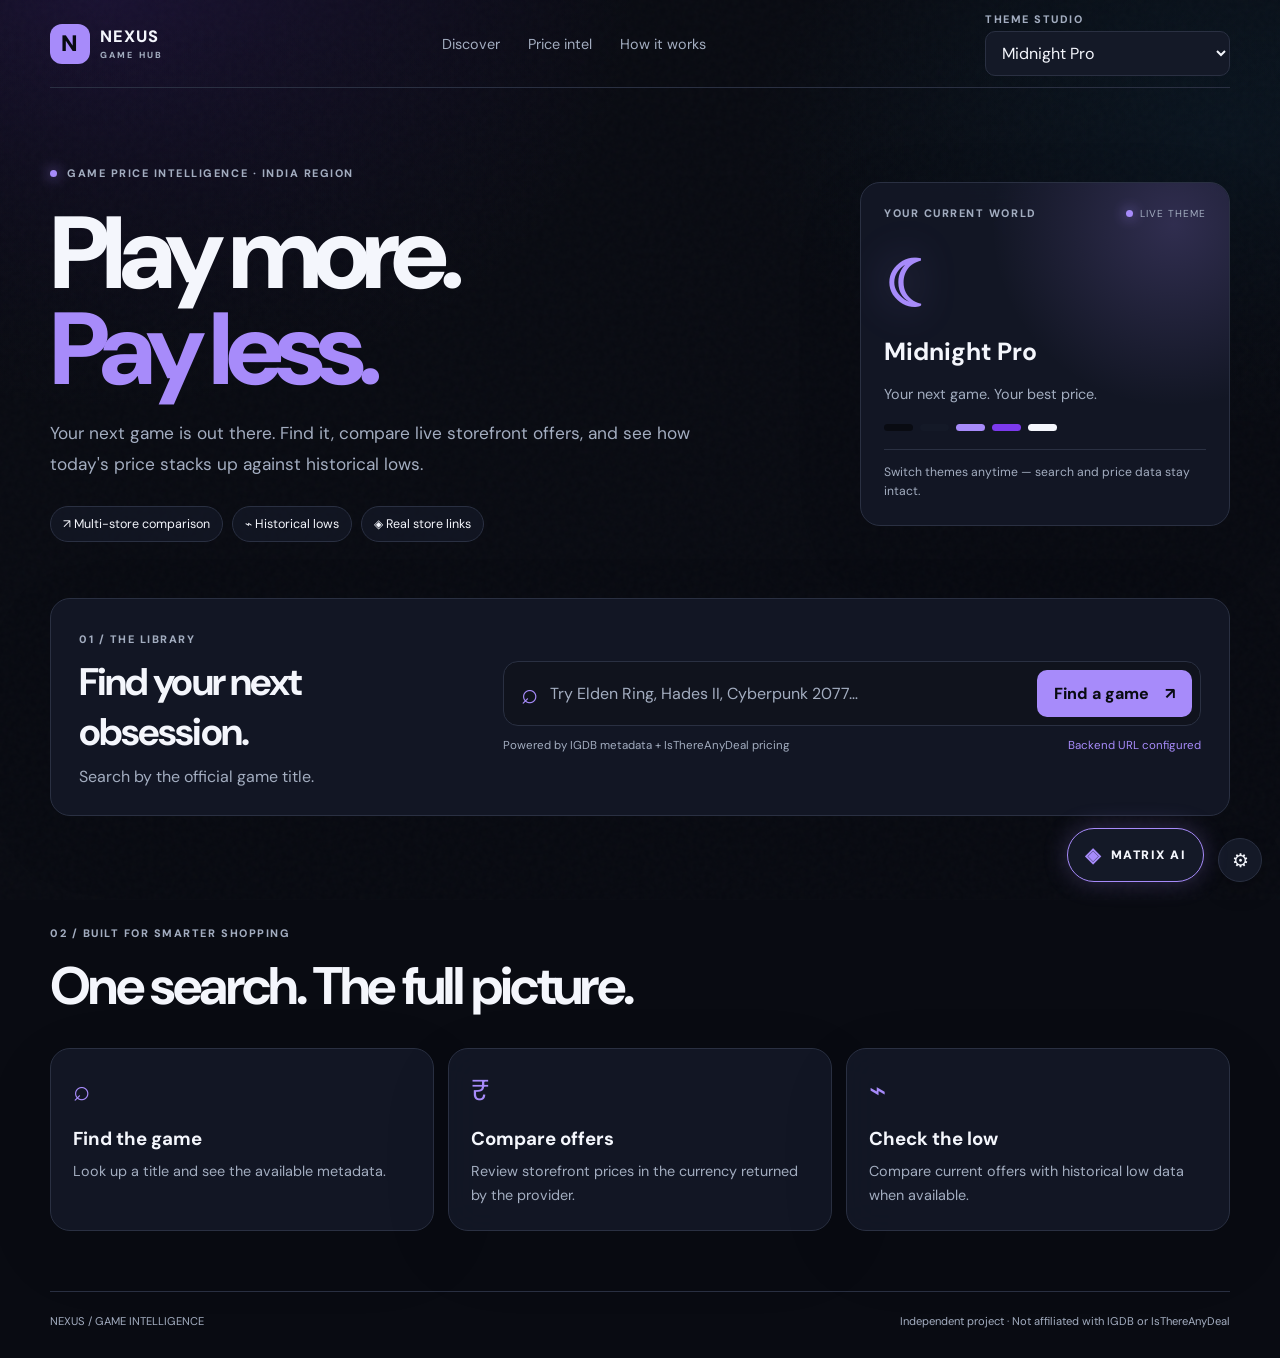
==== frontend/index.html @ f29e46f5 "Add files via upload" ====
<!doctype html>
<html lang="en">
<head>
  <meta charset="utf-8"><meta name="viewport" content="width=device-width,initial-scale=1">
  <meta name="theme-color" content="#090b12">
  <title>Nexus Game Hub — Game Price Intelligence</title>
  <link rel="preconnect" href="https://fonts.googleapis.com">
  <link rel="preconnect" href="https://fonts.gstatic.com" crossorigin>
  <link href="https://fonts.googleapis.com/css2?family=DM+Sans:wght@400;500;600;700;800&family=Space+Grotesk:wght@400;500;600;700&family=Cinzel:wght@500;600;700&display=swap" rel="stylesheet">
  <link rel="stylesheet" href="styles.css">
  <script src="themes.js" defer></script>
  <script src="app.js" defer></script>
</head>
<body data-theme="Midnight Pro">
  <div class="backdrop" aria-hidden="true"></div><div class="grain" aria-hidden="true"></div>
  <header class="nav shell">
    <a class="brand" href="#top" aria-label="Nexus Game Hub home"><span class="brand-mark">N</span><span>NEXUS<small>GAME HUB</small></span></a>
    <nav><a href="#top">Discover</a><a href="#results">Price intel</a><a href="#how">How it works</a></nav>
    <label class="theme-picker"><span>THEME STUDIO</span><select id="themeSelect" aria-label="Choose a theme"></select></label>
  </header>
  <main id="top" class="shell">
    <section class="hero">
      <div class="hero-copy"><div class="eyebrow"><span class="pulse"></span> GAME PRICE INTELLIGENCE · INDIA REGION</div>
        <h1>Play more.<br><span>Pay less.</span></h1>
        <p class="lede">Your next game is out there. Find it, compare live storefront offers, and see how today's price stacks up against historical lows.</p>
        <div class="hero-pills"><span>↗ Multi-store comparison</span><span>⌁ Historical lows</span><span>◈ Real store links</span></div>
      </div>
      <aside class="theme-card"><div class="theme-card-top"><span class="tiny-label">YOUR CURRENT WORLD</span><span class="live-tag"><i></i> LIVE THEME</span></div><div class="theme-symbol" id="themeSymbol">✦</div><h2 id="themeTitle">Midnight Pro</h2><p id="themeTagline">Your next game. Your best price.</p><div class="palette" id="palette"></div><p class="theme-hint">Switch themes anytime — search and price data stay intact.</p></aside>
    </section>
    <section class="search-panel" aria-label="Search games"><div class="search-intro"><span class="section-index">01 / THE LIBRARY</span><h2>Find your next obsession.</h2><p>Search by the official game title.</p></div>
      <form id="searchForm"><label class="searchbox"><span>⌕</span><input id="gameQuery" name="game" placeholder="Try Elden Ring, Hades II, Cyberpunk 2077…" autocomplete="off" required><button type="submit" id="searchButton">Find a game <b>↗</b></button></label><div class="search-foot"><span>Powered by IGDB metadata + IsThereAnyDeal pricing</span><span id="apiStatus" class="api-status">API not checked</span></div></form>
    </section>
    <div id="notice" class="notice" role="status" hidden></div>
    <section id="results" class="results" aria-live="polite"></section>
    <section id="how" class="how"><div class="section-index">02 / BUILT FOR SMARTER SHOPPING</div><h2>One search. The full picture.</h2><div class="feature-grid"><article><span>⌕</span><h3>Find the game</h3><p>Look up a title and see the available metadata.</p></article><article><span>₹</span><h3>Compare offers</h3><p>Review storefront prices in the currency returned by the provider.</p></article><article><span>⌁</span><h3>Check the low</h3><p>Compare current offers with historical low data when available.</p></article></div></section>
    <footer><span>NEXUS / GAME INTELLIGENCE</span><span>Independent project · Not affiliated with IGDB or IsThereAnyDeal</span></footer>
  </main>
  <dialog id="settingsDialog"><form method="dialog" class="settings"><button class="dialog-close" aria-label="Close">×</button><span class="section-index">CONNECTION</span><h2>Backend settings</h2><p>Enter the URL of your deployed FastAPI backend.</p><label for="backendUrl">Backend API URL</label><input id="backendUrl" placeholder="https://your-backend.onrender.com"><div class="dialog-actions"><button type="button" id="testApi" class="secondary">Test connection</button><button id="saveApi" value="save" class="primary">Save URL</button></div><p id="settingsStatus" class="settings-status"></p></form></dialog>
  <button id="matrixToggle" class="matrix-fab" aria-label="Open Matrix AI chat" title="Chat with Matrix AI"><span class="matrix-fab-icon">◈</span><span> MATRIX AI</span></button>
  <section id="matrixPanel" class="matrix-panel" aria-label="Matrix AI gaming assistant" hidden>
    <header class="matrix-header"><div><span class="matrix-status-dot"></span><strong>MATRIX AI</strong><small>Gaming intelligence · Ollama Cloud</small></div><button id="matrixClose" class="matrix-close" type="button" aria-label="Close Matrix AI">×</button></header>
    <div id="matrixMessages" class="matrix-messages" aria-live="polite"><div class="matrix-message assistant"><span class="matrix-speaker">MATRIX</span><p>Welcome to the gaming network. Ask me about game lore, gameplay, recommendations, comparisons, system requirements, or value for money.</p></div></div>
    <div class="matrix-prompts"><button type="button" data-prompt="Compare Elden Ring and Sekiro gameplay">Compare games</button><button type="button" data-prompt="Is Cyberpunk 2077 worth playing?">Game recommendation</button></div>
    <form id="matrixForm" class="matrix-form"><label class="sr-only" for="matrixInput">Ask Matrix AI about a game</label><textarea id="matrixInput" rows="2" maxlength="1200" placeholder="Ask about a game…" required></textarea><button id="matrixSend" type="submit" aria-label="Send message">➤</button></form>
    <p class="matrix-footnote">Gaming topics only · Responses may contain errors</p>
  </section>
  <button id="settingsButton" class="settings-fab" aria-label="Backend settings" title="Backend settings">⚙</button>
</body></html>
---- frontend/styles.css ----
:root{color-scheme:dark;--bg:#090b12;--panel:#141927;--panel2:#10131d;--text:#f4f6fc;--muted:#a3adc0;--line:#2a3042;--accent:#a78bfa;--deep:#7c3aed;--radius:20px;--font:'DM Sans',sans-serif;--backdrop-a:rgba(124,58,237,.2);--backdrop-b:rgba(14,165,233,.12)}
*{box-sizing:border-box}html{scroll-behavior:smooth}body{margin:0;background:var(--bg);color:var(--text);font-family:var(--font);min-height:100vh;transition:background .3s,color .3s;overflow-x:hidden}a{color:inherit;text-decoration:none}.shell{width:min(1180px,calc(100% - 44px));margin-inline:auto}.backdrop{position:fixed;inset:0;z-index:-2;background:radial-gradient(ellipse at 8% 0%,var(--backdrop-a),transparent 32%),radial-gradient(ellipse at 95% 15%,var(--backdrop-b),transparent 27%),var(--bg);transition:background .35s;pointer-events:none}.backdrop::after{content:"";position:absolute;inset:0;background:linear-gradient(180deg,transparent 0%,var(--bg) 95%);opacity:.65}.grain{position:fixed;inset:0;z-index:-1;pointer-events:none;opacity:.12;background-image:url("data:image/svg+xml,%3Csvg viewBox='0 0 180 180' xmlns='http://www.w3.org/2000/svg'%3E%3Cfilter id='n'%3E%3CfeTurbulence type='fractalNoise' baseFrequency='.9' numOctaves='3' stitchTiles='stitch'/%3E%3C/filter%3E%3Crect width='100%25' height='100%25' filter='url(%23n)' opacity='.2'/%3E%3C/svg%3E")}
.nav{height:88px;display:flex;align-items:center;justify-content:space-between;border-bottom:1px solid var(--line);gap:24px}.brand{display:flex;align-items:center;gap:10px;font-weight:800;letter-spacing:.06em;font-size:1.03rem}.brand small{display:block;font-size:.55rem;letter-spacing:.24em;color:var(--muted);margin-top:2px}.brand-mark{display:grid;place-items:center;width:40px;height:40px;border-radius:12px;color:var(--bg);background:var(--accent);font-size:1.4rem;font-weight:900}.nav nav{display:flex;gap:28px;color:var(--muted);font-size:.9rem}.nav nav a:hover{color:var(--text)}.theme-picker{display:flex;flex-direction:column;gap:5px}.theme-picker span,.tiny-label,.section-index,.eyebrow{font-size:.68rem;letter-spacing:.14em;font-weight:800;color:var(--muted)}select,input,button{font:inherit}.theme-picker select{max-width:245px;color:var(--text);background:var(--panel);border:1px solid var(--line);border-radius:10px;padding:10px 34px 10px 12px;outline:none}.hero{padding:78px 0 56px;display:grid;grid-template-columns:1.35fr .65fr;gap:42px;align-items:center;position:relative}.hero-copy{max-width:720px}.eyebrow{display:flex;align-items:center;gap:10px}.pulse,.live-tag i{width:7px;height:7px;border-radius:50%;background:var(--accent);box-shadow:0 0 14px var(--accent);display:inline-block}.hero h1{font-size:clamp(3.7rem,8vw,7.3rem);line-height:.94;letter-spacing:-.075em;margin:25px 0 20px;font-weight:800}.hero h1 span{color:var(--accent)}.lede{max-width:640px;color:var(--muted);font-size:1.08rem;line-height:1.8}.hero-pills{display:flex;gap:9px;flex-wrap:wrap;margin-top:26px}.hero-pills span{font-size:.78rem;border:1px solid var(--line);border-radius:999px;padding:9px 12px;background:color-mix(in srgb,var(--panel) 75%,transparent)}.theme-card,.search-panel,.feature-grid article,.game-card,.metric,.offer{border:1px solid var(--line);background:color-mix(in srgb,var(--panel) 88%,transparent);backdrop-filter:blur(18px);border-radius:var(--radius);box-shadow:0 22px 80px #00000012}.theme-card{padding:23px;position:relative;overflow:hidden}.theme-card::before{content:"";position:absolute;inset:0;background:radial-gradient(circle at 85% 12%,color-mix(in srgb,var(--accent) 20%,transparent),transparent 42%);pointer-events:none}.theme-card>*{position:relative}.theme-card-top{display:flex;justify-content:space-between;align-items:center;gap:8px}.live-tag{font-size:.63rem;letter-spacing:.1em;color:var(--muted);display:flex;align-items:center;gap:7px}.theme-symbol{font-size:4rem;font-weight:800;letter-spacing:-.1em;color:var(--accent);margin:24px 0 8px;text-shadow:0 0 45px color-mix(in srgb,var(--accent) 30%,transparent)}.theme-card h2{font-size:1.55rem;margin:0}.theme-card p{color:var(--muted);line-height:1.6;font-size:.9rem}.palette{display:flex;gap:7px;margin:18px 0}.palette span{height:7px;width:29px;border-radius:9px;background:var(--swatch)}.theme-hint{border-top:1px solid var(--line);padding-top:13px;margin-bottom:0;font-size:.76rem!important}
.search-panel{padding:28px;display:grid;grid-template-columns:.72fr 1.28fr;gap:32px;align-items:center}.search-intro h2,.how h2{font-size:clamp(1.5rem,3vw,2.4rem);letter-spacing:-.05em;margin:9px 0}.search-intro p{color:var(--muted);margin:0}.searchbox{display:flex;align-items:center;gap:12px;padding:8px;background:var(--panel2);border:1px solid var(--line);border-radius:15px}.searchbox>span{font-size:1.8rem;color:var(--accent);padding-left:9px}.searchbox input{min-width:0;flex:1;background:transparent;border:0;outline:none;color:var(--text);padding:12px 0}.searchbox input::placeholder{color:var(--muted)}button{cursor:pointer;border:0}.searchbox button,.primary{background:var(--accent);color:var(--bg);font-weight:800;border-radius:10px;padding:13px 17px;white-space:nowrap}.searchbox button b{margin-left:12px}.search-foot{display:flex;justify-content:space-between;gap:14px;margin-top:12px;color:var(--muted);font-size:.72rem}.api-status{color:var(--accent)}.notice{padding:15px 18px;border:1px solid var(--line);border-radius:12px;margin:22px 0;background:var(--panel);color:var(--muted)}.notice.error{border-color:#ef444466;color:#ffb4b4}.results{margin-top:35px}.section-head{display:flex;align-items:end;justify-content:space-between;gap:20px;margin:0 0 18px}.section-head h2{margin:6px 0 0;font-size:2rem;letter-spacing:-.05em}.game-card{padding:24px;display:grid;grid-template-columns:145px 1fr;gap:24px}.cover{width:145px;aspect-ratio:3/4;object-fit:cover;border-radius:12px;background:var(--panel2)}.game-title{font-size:1.7rem;margin:0 0 10px}.chips{display:flex;gap:7px;flex-wrap:wrap}.chip{background:var(--panel2);border:1px solid var(--line);color:var(--muted);border-radius:999px;padding:5px 9px;font-size:.72rem}.summary{color:var(--muted);line-height:1.75;max-width:850px}.metric-grid{display:grid;grid-template-columns:repeat(3,1fr);gap:14px;margin:16px 0 26px}.metric{padding:19px}.metric-label{font-size:.7rem;letter-spacing:.12em;color:var(--muted);font-weight:800}.metric-value{font-size:1.75rem;font-weight:800;color:var(--accent);margin:8px 0 3px}.metric-sub{color:var(--muted);font-size:.8rem}.offers-title{font-size:1.35rem;margin:25px 0 13px}.offer{display:grid;grid-template-columns:42px 1fr auto;align-items:center;gap:12px;padding:15px 18px;margin-bottom:9px}.offer-icon{font-size:1.35rem}.offer-name{font-weight:800}.offer-sub{font-size:.78rem;color:var(--muted);margin-top:4px}.discount{display:inline-block;margin-top:5px;font-size:.68rem;font-weight:800;color:#16a34a;background:#16a34a1a;border-radius:5px;padding:3px 6px}.offer-price{text-align:right;font-weight:800;font-size:1.1rem}.buy{display:inline-block;margin-top:7px;padding:8px 11px;background:var(--accent);color:var(--bg);font-size:.75rem;border-radius:8px;font-weight:800}.how{padding:75px 0 60px}.how h2{font-size:clamp(2rem,5vw,3.3rem);margin:12px 0 28px}.feature-grid{display:grid;grid-template-columns:repeat(3,1fr);gap:14px}.feature-grid article{padding:22px}.feature-grid article>span{font-size:1.8rem;color:var(--accent)}.feature-grid h3{margin:17px 0 8px}.feature-grid p{color:var(--muted);line-height:1.7;font-size:.9rem;margin:0}footer{border-top:1px solid var(--line);padding:22px 0 30px;display:flex;justify-content:space-between;gap:18px;color:var(--muted);font-size:.7rem}.settings-fab{position:fixed;right:18px;bottom:18px;width:44px;height:44px;border-radius:50%;background:var(--panel);border:1px solid var(--line);color:var(--text);font-size:1.2rem;box-shadow:0 8px 25px #0003}dialog{width:min(480px,calc(100% - 28px));border:1px solid var(--line);border-radius:20px;background:var(--panel);color:var(--text);padding:0;box-shadow:0 25px 100px #0009}dialog::backdrop{background:#0009;backdrop-filter:blur(6px)}.settings{padding:28px;position:relative}.dialog-close{position:absolute;right:18px;top:14px;background:transparent;color:var(--muted);font-size:1.8rem}.settings h2{margin:10px 0}.settings p{color:var(--muted);line-height:1.6}.settings label{display:block;margin:20px 0 8px;font-size:.8rem}.settings input{width:100%;background:var(--panel2);border:1px solid var(--line);color:var(--text);padding:12px;border-radius:10px;outline:none}.dialog-actions{display:flex;gap:10px;margin-top:14px}.secondary{border:1px solid var(--line);background:var(--panel2);color:var(--text);padding:12px 14px;border-radius:10px}.settings-status{font-size:.8rem;min-height:1em}
/* Background personalities for each theme; standalone art is layered on top when available. */
body[data-backdrop="light"]{--backdrop-a:#2563eb22;--backdrop-b:#38bdf822}body[data-backdrop="midnight"]{--backdrop-a:#7c3aed40;--backdrop-b:#0ea5e922}body[data-backdrop="elden"]{--backdrop-a:#c6a65c35;--backdrop-b:#6b4e1c33}body[data-backdrop="spider"]{--backdrop-a:#f02d3a38;--backdrop-b:#168bff30}body[data-backdrop="pixel"]{--backdrop-a:#ff4fd830;--backdrop-b:#35f2a028}body[data-backdrop="cyber"]{--backdrop-a:#00e5ff32;--backdrop-b:#fcee0a2a}body[data-backdrop="sakura"]{--backdrop-a:#ffb7cd66;--backdrop-b:#ffdae866}body[data-backdrop="kawaii"]{--backdrop-a:#ffbfdd70;--backdrop-b:#beb3ff70}body[data-backdrop="psyduck"]{--backdrop-a:#ffde7555;--backdrop-b:#7ad5ff55}body[data-backdrop="samurai"]{--backdrop-a:#b62e3233;--backdrop-b:#e8e0d022}body[data-backdrop="nordic"]{--backdrop-a:#9bddf433;--backdrop-b:#1e88e533}body[data-backdrop="pastel"]{--backdrop-a:#dccEFF88;--backdrop-b:#a8e6cf55}body[data-backdrop="minecraft"]{--backdrop-a:#72d34b35;--backdrop-b:#429a3533}body[data-backdrop="jujutsu"]{--backdrop-a:#5747d855;--backdrop-b:#e22a5230}body[data-backdrop="library"]{--backdrop-a:#e08c3333;--backdrop-b:#4de2bd28}
body.has-art .backdrop{background-image:linear-gradient(180deg,#090b1270 0%,var(--bg) 100%),var(--theme-art),radial-gradient(ellipse at 8% 0%,var(--backdrop-a),transparent 32%),radial-gradient(ellipse at 95% 15%,var(--backdrop-b),transparent 27%);background-size:cover,cover,auto,auto;background-position:center,center,center,center;background-attachment:fixed,fixed,fixed,fixed}body[data-theme="Pure Light"].has-art .backdrop,body[data-theme="Sakura Dreams"].has-art .backdrop,body[data-theme="Kawaii Anime"].has-art .backdrop,body[data-theme="Psyduck.exe"].has-art .backdrop,body[data-theme="Pastel Dream"].has-art .backdrop{background-image:linear-gradient(180deg,#ffffff45 0%,var(--bg) 100%),var(--theme-art),radial-gradient(ellipse at 8% 0%,var(--backdrop-a),transparent 32%)}
@media(max-width:850px){.nav{height:auto;padding:17px 0;flex-wrap:wrap}.nav nav{order:3;width:100%;gap:18px}.hero{grid-template-columns:1fr;padding:55px 0 35px}.theme-card{max-width:520px}.search-panel{grid-template-columns:1fr;gap:20px}.searchbox{flex-wrap:wrap}.searchbox input{min-width:180px}.searchbox button{margin-left:auto}.game-card{grid-template-columns:100px 1fr}.cover{width:100px}.metric-grid{grid-template-columns:1fr}.feature-grid{grid-template-columns:1fr}footer{flex-direction:column}.search-foot{flex-direction:column}.offer{grid-template-columns:30px 1fr}.offer-price{grid-column:2;text-align:left}.offer-price .buy{margin-right:6px}}
@media(max-width:480px){.shell{width:min(100% - 26px,1180px)}.nav nav{font-size:.82rem;gap:14px}.theme-picker{width:100%}.theme-picker select{max-width:none}.hero h1{font-size:3.8rem}.search-panel{padding:18px}.searchbox button{width:100%}.game-card{padding:15px;grid-template-columns:1fr}.cover{width:115px}.game-title{font-size:1.45rem}.metric-value{font-size:1.5rem}}

/* Theme-specific cursor pointers. Text fields retain the normal text caret. */
body[data-cursor="Pure Light"], body[data-cursor="Pure Light"] button, body[data-cursor="Pure Light"] a, body[data-cursor="Pure Light"] select { cursor: url("[data-uri]") 4 2, pointer; }
body[data-cursor="Midnight Pro"], body[data-cursor="Midnight Pro"] button, body[data-cursor="Midnight Pro"] a, body[data-cursor="Midnight Pro"] select { cursor: url("[data-uri]") 4 2, pointer; }
body[data-cursor="Elden Ring — The Lands Between"], body[data-cursor="Elden Ring — The Lands Between"] button, body[data-cursor="Elden Ring — The Lands Between"] a, body[data-cursor="Elden Ring — The Lands Between"] select { cursor: url("[data-uri]") 4 2, pointer; }
body[data-cursor="Spider-Verse"], body[data-cursor="Spider-Verse"] button, body[data-cursor="Spider-Verse"] a, body[data-cursor="Spider-Verse"] select { cursor: url("[data-uri]") 4 2, pointer; }
body[data-cursor="Pixel Arcade"], body[data-cursor="Pixel Arcade"] button, body[data-cursor="Pixel Arcade"] a, body[data-cursor="Pixel Arcade"] select { cursor: url("[data-uri]") 4 2, pointer; }
body[data-cursor="Cyberpunk 2077"], body[data-cursor="Cyberpunk 2077"] button, body[data-cursor="Cyberpunk 2077"] a, body[data-cursor="Cyberpunk 2077"] select { cursor: url("[data-uri]") 4 2, pointer; }
body[data-cursor="Sakura Dreams"], body[data-cursor="Sakura Dreams"] button, body[data-cursor="Sakura Dreams"] a, body[data-cursor="Sakura Dreams"] select { cursor: url("[data-uri]") 4 2, pointer; }
body[data-cursor="Kawaii Anime"], body[data-cursor="Kawaii Anime"] button, body[data-cursor="Kawaii Anime"] a, body[data-cursor="Kawaii Anime"] select { cursor: url("[data-uri]") 4 2, pointer; }
body[data-cursor="Psyduck.exe"], body[data-cursor="Psyduck.exe"] button, body[data-cursor="Psyduck.exe"] a, body[data-cursor="Psyduck.exe"] select { cursor: url("[data-uri]") 4 2, pointer; }
body[data-cursor="Samurai Ink"], body[data-cursor="Samurai Ink"] button, body[data-cursor="Samurai Ink"] a, body[data-cursor="Samurai Ink"] select { cursor: url("[data-uri]") 4 2, pointer; }
body[data-cursor="Nordic Frost"], body[data-cursor="Nordic Frost"] button, body[data-cursor="Nordic Frost"] a, body[data-cursor="Nordic Frost"] select { cursor: url("[data-uri]") 4 2, pointer; }
body[data-cursor="Pastel Dream"], body[data-cursor="Pastel Dream"] button, body[data-cursor="Pastel Dream"] a, body[data-cursor="Pastel Dream"] select { cursor: url("[data-uri]") 4 2, pointer; }
body[data-cursor="Minecraft World"], body[data-cursor="Minecraft World"] button, body[data-cursor="Minecraft World"] a, body[data-cursor="Minecraft World"] select { cursor: url("[data-uri]") 4 2, pointer; }
body[data-cursor="Jujutsu Kaisen — Cursed Energy"], body[data-cursor="Jujutsu Kaisen — Cursed Energy"] button, body[data-cursor="Jujutsu Kaisen — Cursed Energy"] a, body[data-cursor="Jujutsu Kaisen — Cursed Energy"] select { cursor: url("[data-uri]") 4 2, pointer; }
body[data-cursor="Gamer's Library"], body[data-cursor="Gamer's Library"] button, body[data-cursor="Gamer's Library"] a, body[data-cursor="Gamer's Library"] select { cursor: url("[data-uri]") 4 2, pointer; }
input, textarea { cursor: text !important; }

/* Matrix AI floating gaming assistant */
.matrix-fab{position:fixed;right:76px;bottom:18px;z-index:30;display:flex;align-items:center;gap:9px;padding:13px 17px;border:1px solid var(--accent);border-radius:999px;background:var(--panel);color:var(--text);font-size:.76rem;font-weight:900;letter-spacing:.12em;box-shadow:0 0 24px color-mix(in srgb,var(--accent) 25%,transparent);}
.matrix-fab-icon{color:var(--accent);font-size:1.25rem}.matrix-fab:hover{transform:translateY(-2px);box-shadow:0 0 32px color-mix(in srgb,var(--accent) 42%,transparent)}
.matrix-panel{position:fixed;right:20px;bottom:78px;z-index:40;width:min(410px,calc(100vw - 28px));height:min(610px,calc(100vh - 110px));display:flex;flex-direction:column;overflow:hidden;border:1px solid var(--accent);border-radius:18px;background:var(--panel);color:var(--text);box-shadow:0 20px 80px #0009,0 0 30px color-mix(in srgb,var(--accent) 17%,transparent);}
.matrix-panel[hidden]{display:none}.matrix-header{display:flex;align-items:center;justify-content:space-between;padding:16px 18px;border-bottom:1px solid var(--line);background:color-mix(in srgb,var(--accent) 10%,var(--panel))}.matrix-header strong{letter-spacing:.16em}.matrix-header small{display:block;margin:5px 0 0 16px;color:var(--muted);font-size:.7rem}.matrix-status-dot{display:inline-block;width:7px;height:7px;margin-right:9px;border-radius:50%;background:#35f29a;box-shadow:0 0 12px #35f29a}.matrix-close{font-size:1.7rem;background:transparent;color:var(--muted);padding:0 5px}.matrix-messages{flex:1;overflow:auto;padding:15px;display:flex;flex-direction:column;gap:12px}.matrix-message{max-width:94%;padding:11px 13px;border:1px solid var(--line);border-radius:12px;background:var(--panel2);overflow-wrap:anywhere}.matrix-message p{margin:0;white-space:pre-wrap;line-height:1.6;font-size:.88rem}.matrix-message.assistant{align-self:flex-start;border-left:2px solid var(--accent)}.matrix-message.user{align-self:flex-end;background:color-mix(in srgb,var(--accent) 14%,var(--panel));border-color:color-mix(in srgb,var(--accent) 45%,var(--line))}.matrix-speaker{display:block;margin-bottom:6px;color:var(--accent);font-size:.62rem;font-weight:900;letter-spacing:.14em}.matrix-waiting p{color:var(--muted)}.matrix-prompts{display:flex;gap:7px;padding:0 14px 10px;flex-wrap:wrap}.matrix-prompts button{padding:7px 9px;border:1px solid var(--line);border-radius:999px;background:var(--panel2);color:var(--muted);font-size:.7rem}.matrix-prompts button:hover{border-color:var(--accent);color:var(--text)}.matrix-form{display:flex;align-items:end;gap:8px;padding:12px;border-top:1px solid var(--line)}.matrix-form textarea{flex:1;min-width:0;resize:vertical;max-height:110px;padding:11px;border:1px solid var(--line);border-radius:10px;background:var(--panel2);color:var(--text);font:inherit;font-size:.85rem;outline-color:var(--accent)}.matrix-form button{width:42px;height:42px;flex-shrink:0;border-radius:10px;background:var(--accent);color:var(--bg);font-size:1.1rem;font-weight:900}.matrix-form button:disabled{opacity:.5;cursor:wait}.matrix-footnote{margin:0;padding:0 14px 12px;color:var(--muted);font-size:.65rem}.sr-only{position:absolute;width:1px;height:1px;padding:0;margin:-1px;overflow:hidden;clip:rect(0,0,0,0);white-space:nowrap;border:0}
@media(max-width:700px){.matrix-fab{right:70px;bottom:14px;padding:12px}.matrix-panel{right:10px;bottom:68px;height:min(590px,calc(100vh - 85px));}.matrix-fab span:last-child{display:none}}
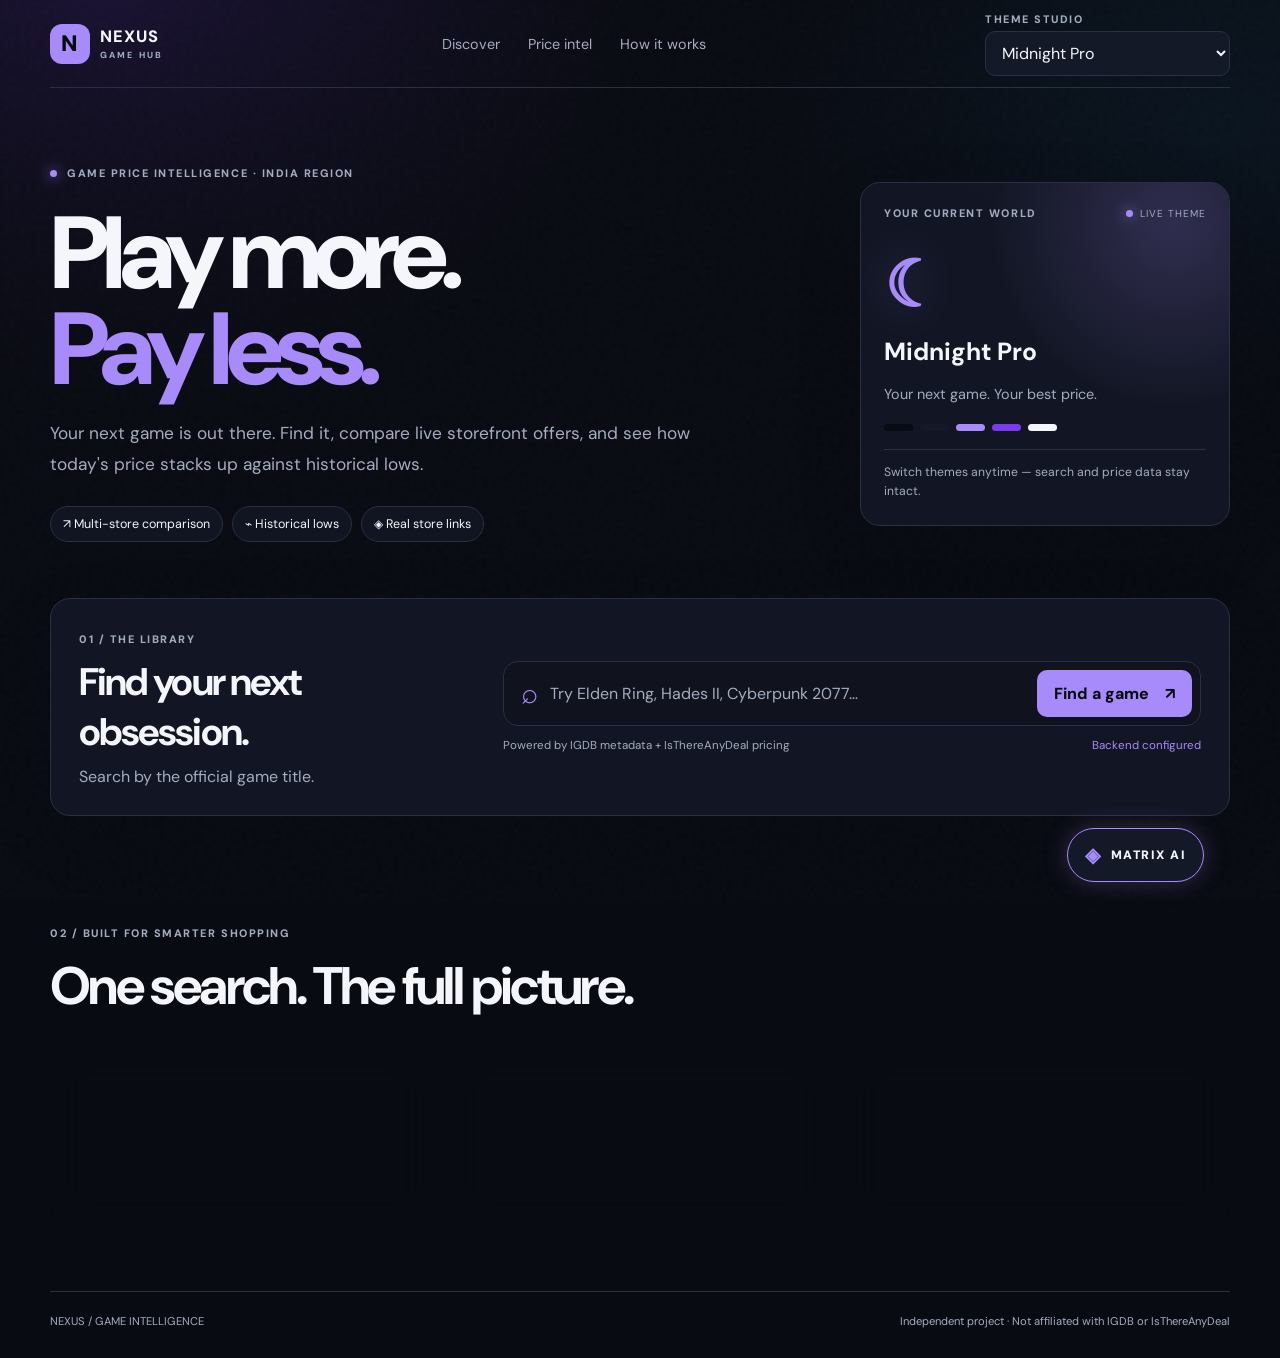
==== commit 8820f86a: "Add files via upload" ====
--- a/frontend/index.html
+++ b/frontend/index.html
@@ -35,7 +35,6 @@
     <section id="how" class="how"><div class="section-index">02 / BUILT FOR SMARTER SHOPPING</div><h2>One search. The full picture.</h2><div class="feature-grid"><article><span>⌕</span><h3>Find the game</h3><p>Look up a title and see the available metadata.</p></article><article><span>₹</span><h3>Compare offers</h3><p>Review storefront prices in the currency returned by the provider.</p></article><article><span>⌁</span><h3>Check the low</h3><p>Compare current offers with historical low data when available.</p></article></div></section>
     <footer><span>NEXUS / GAME INTELLIGENCE</span><span>Independent project · Not affiliated with IGDB or IsThereAnyDeal</span></footer>
   </main>
-  <dialog id="settingsDialog"><form method="dialog" class="settings"><button class="dialog-close" aria-label="Close">×</button><span class="section-index">CONNECTION</span><h2>Backend settings</h2><p>Enter the URL of your deployed FastAPI backend.</p><label for="backendUrl">Backend API URL</label><input id="backendUrl" placeholder="https://your-backend.onrender.com"><div class="dialog-actions"><button type="button" id="testApi" class="secondary">Test connection</button><button id="saveApi" value="save" class="primary">Save URL</button></div><p id="settingsStatus" class="settings-status"></p></form></dialog>
   <button id="matrixToggle" class="matrix-fab" aria-label="Open Matrix AI chat" title="Chat with Matrix AI"><span class="matrix-fab-icon">◈</span><span> MATRIX AI</span></button>
   <section id="matrixPanel" class="matrix-panel" aria-label="Matrix AI gaming assistant" hidden>
     <header class="matrix-header"><div><span class="matrix-status-dot"></span><strong>MATRIX AI</strong><small>Gaming intelligence · Ollama Cloud</small></div><button id="matrixClose" class="matrix-close" type="button" aria-label="Close Matrix AI">×</button></header>
@@ -44,5 +43,4 @@
     <form id="matrixForm" class="matrix-form"><label class="sr-only" for="matrixInput">Ask Matrix AI about a game</label><textarea id="matrixInput" rows="2" maxlength="1200" placeholder="Ask about a game…" required></textarea><button id="matrixSend" type="submit" aria-label="Send message">➤</button></form>
     <p class="matrix-footnote">Gaming topics only · Responses may contain errors</p>
   </section>
-  <button id="settingsButton" class="settings-fab" aria-label="Backend settings" title="Backend settings">⚙</button>
 </body></html>
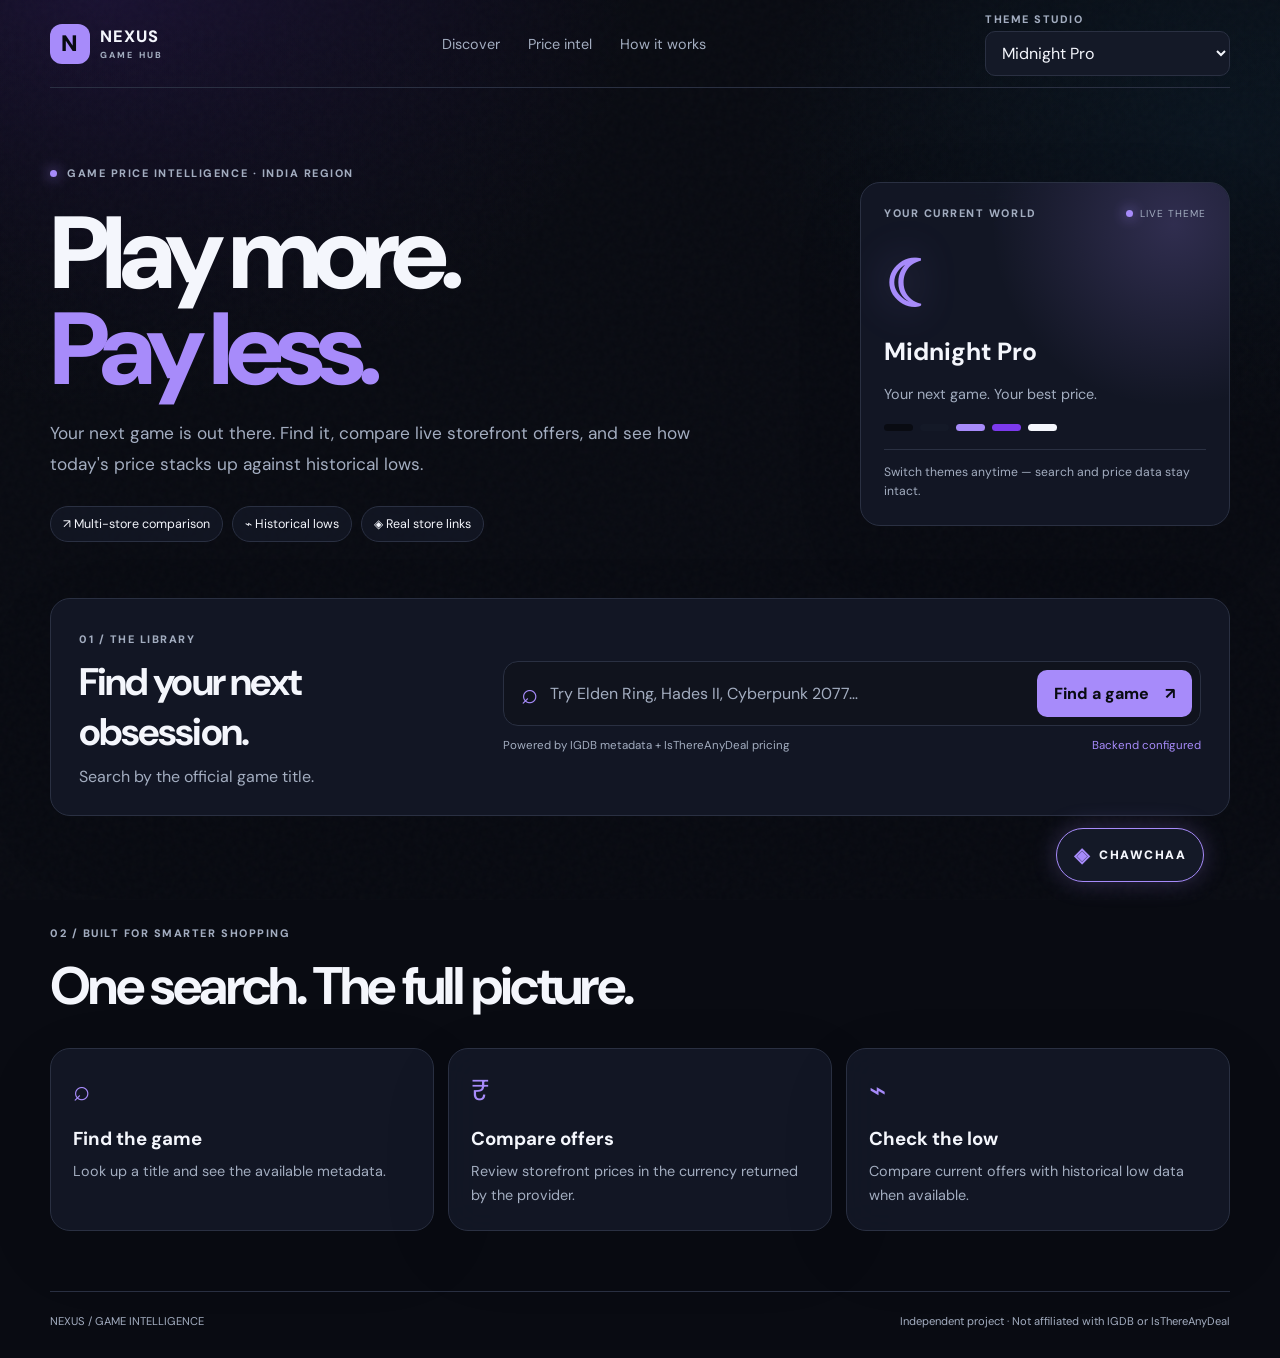
==== commit 96f32ab0: "Add files via upload" ====
--- a/frontend/index.html
+++ b/frontend/index.html
@@ -30,17 +30,21 @@
     <section class="search-panel" aria-label="Search games"><div class="search-intro"><span class="section-index">01 / THE LIBRARY</span><h2>Find your next obsession.</h2><p>Search by the official game title.</p></div>
       <form id="searchForm"><label class="searchbox"><span>⌕</span><input id="gameQuery" name="game" placeholder="Try Elden Ring, Hades II, Cyberpunk 2077…" autocomplete="off" required><button type="submit" id="searchButton">Find a game <b>↗</b></button></label><div class="search-foot"><span>Powered by IGDB metadata + IsThereAnyDeal pricing</span><span id="apiStatus" class="api-status">API not checked</span></div></form>
     </section>
+    <section id="searchHistory" class="search-history" aria-label="Recent game searches" hidden>
+      <div class="history-heading"><div><span class="section-index">RECENTLY EXPLORED</span><h2>Search history</h2></div><button id="clearHistory" class="history-clear" type="button">Clear history</button></div>
+      <div id="historyList" class="history-list"></div>
+    </section>
     <div id="notice" class="notice" role="status" hidden></div>
     <section id="results" class="results" aria-live="polite"></section>
     <section id="how" class="how"><div class="section-index">02 / BUILT FOR SMARTER SHOPPING</div><h2>One search. The full picture.</h2><div class="feature-grid"><article><span>⌕</span><h3>Find the game</h3><p>Look up a title and see the available metadata.</p></article><article><span>₹</span><h3>Compare offers</h3><p>Review storefront prices in the currency returned by the provider.</p></article><article><span>⌁</span><h3>Check the low</h3><p>Compare current offers with historical low data when available.</p></article></div></section>
     <footer><span>NEXUS / GAME INTELLIGENCE</span><span>Independent project · Not affiliated with IGDB or IsThereAnyDeal</span></footer>
   </main>
-  <button id="matrixToggle" class="matrix-fab" aria-label="Open Matrix AI chat" title="Chat with Matrix AI"><span class="matrix-fab-icon">◈</span><span> MATRIX AI</span></button>
-  <section id="matrixPanel" class="matrix-panel" aria-label="Matrix AI gaming assistant" hidden>
-    <header class="matrix-header"><div><span class="matrix-status-dot"></span><strong>MATRIX AI</strong><small>Gaming intelligence · Ollama Cloud</small></div><button id="matrixClose" class="matrix-close" type="button" aria-label="Close Matrix AI">×</button></header>
-    <div id="matrixMessages" class="matrix-messages" aria-live="polite"><div class="matrix-message assistant"><span class="matrix-speaker">MATRIX</span><p>Welcome to the gaming network. Ask me about game lore, gameplay, recommendations, comparisons, system requirements, or value for money.</p></div></div>
+  <button id="matrixToggle" class="matrix-fab" aria-label="Open Chawchaa chat" title="Chat with Chawchaa"><span class="matrix-fab-icon">◈</span><span> CHAWCHAA</span></button>
+  <section id="matrixPanel" class="matrix-panel" aria-label="Chawchaa gaming assistant" hidden>
+    <header class="matrix-header"><div><span class="matrix-status-dot"></span><strong>CHAWCHAA</strong><small>Gaming intelligence · Ollama Cloud</small></div><button id="matrixClose" class="matrix-close" type="button" aria-label="Close Chawchaa">×</button></header>
+    <div id="matrixMessages" class="matrix-messages" aria-live="polite"><div class="matrix-message assistant"><span class="matrix-speaker">CHAWCHAA AI</span><p>Arre bhai, welcome! 🎮 Ask me about PC game lore, gameplay, recommendations, comparisons, requirements, or whether a game is worth your paisa.</p></div></div>
     <div class="matrix-prompts"><button type="button" data-prompt="Compare Elden Ring and Sekiro gameplay">Compare games</button><button type="button" data-prompt="Is Cyberpunk 2077 worth playing?">Game recommendation</button></div>
-    <form id="matrixForm" class="matrix-form"><label class="sr-only" for="matrixInput">Ask Matrix AI about a game</label><textarea id="matrixInput" rows="2" maxlength="1200" placeholder="Ask about a game…" required></textarea><button id="matrixSend" type="submit" aria-label="Send message">➤</button></form>
+    <form id="matrixForm" class="matrix-form"><label class="sr-only" for="matrixInput">Ask Chawchaa about a game</label><textarea id="matrixInput" rows="2" maxlength="1200" placeholder="Ask about a game…" required></textarea><button id="matrixSend" type="submit" aria-label="Send message">➤</button></form>
     <p class="matrix-footnote">Gaming topics only · Responses may contain errors</p>
   </section>
 </body></html>
--- a/frontend/styles.css
+++ b/frontend/styles.css
@@ -26,7 +26,23 @@
 body[data-cursor="Gamer's Library"], body[data-cursor="Gamer's Library"] button, body[data-cursor="Gamer's Library"] a, body[data-cursor="Gamer's Library"] select { cursor: url("[data-uri]") 4 2, pointer; }
 input, textarea { cursor: text !important; }
 
-/* Matrix AI floating gaming assistant */
+
+/* Persistent recent game searches */
+.search-history{margin-top:24px;padding:22px;border:1px solid var(--line);border-radius:var(--radius);background:color-mix(in srgb,var(--panel) 88%,transparent);backdrop-filter:blur(18px)}
+.search-history[hidden]{display:none}
+.history-heading{display:flex;align-items:center;justify-content:space-between;gap:16px;margin-bottom:14px}
+.history-heading h2{font-size:1.35rem;letter-spacing:-.04em;margin:6px 0 0}
+.history-clear{border:1px solid var(--line);border-radius:9px;padding:9px 12px;background:var(--panel2);color:var(--muted);font-size:.78rem}
+.history-clear:hover,.history-remove:hover{color:var(--text);border-color:var(--accent)}
+.history-list{display:grid;grid-template-columns:repeat(2,minmax(0,1fr));gap:8px}
+.history-item{display:flex;align-items:center;gap:7px;min-width:0}
+.history-replay{display:flex;align-items:center;gap:10px;flex:1;min-width:0;text-align:left;padding:11px 12px;border:1px solid var(--line);border-radius:10px;background:var(--panel2);color:var(--text)}
+.history-replay:hover{border-color:var(--accent);transform:translateY(-1px)}
+.history-game-icon{flex-shrink:0}.history-game-name{overflow:hidden;text-overflow:ellipsis;white-space:nowrap;font-size:.85rem}.history-open{margin-left:auto;color:var(--accent)}
+.history-remove{flex-shrink:0;width:34px;height:38px;border:1px solid var(--line);border-radius:9px;background:transparent;color:var(--muted);font-size:1.2rem}
+@media(max-width:700px){.history-list{grid-template-columns:1fr}.search-history{padding:16px}.history-heading h2{font-size:1.15rem}}
+
+/* Chawchaa floating gaming assistant */
 .matrix-fab{position:fixed;right:76px;bottom:18px;z-index:30;display:flex;align-items:center;gap:9px;padding:13px 17px;border:1px solid var(--accent);border-radius:999px;background:var(--panel);color:var(--text);font-size:.76rem;font-weight:900;letter-spacing:.12em;box-shadow:0 0 24px color-mix(in srgb,var(--accent) 25%,transparent);}
 .matrix-fab-icon{color:var(--accent);font-size:1.25rem}.matrix-fab:hover{transform:translateY(-2px);box-shadow:0 0 32px color-mix(in srgb,var(--accent) 42%,transparent)}
 .matrix-panel{position:fixed;right:20px;bottom:78px;z-index:40;width:min(410px,calc(100vw - 28px));height:min(610px,calc(100vh - 110px));display:flex;flex-direction:column;overflow:hidden;border:1px solid var(--accent);border-radius:18px;background:var(--panel);color:var(--text);box-shadow:0 20px 80px #0009,0 0 30px color-mix(in srgb,var(--accent) 17%,transparent);}
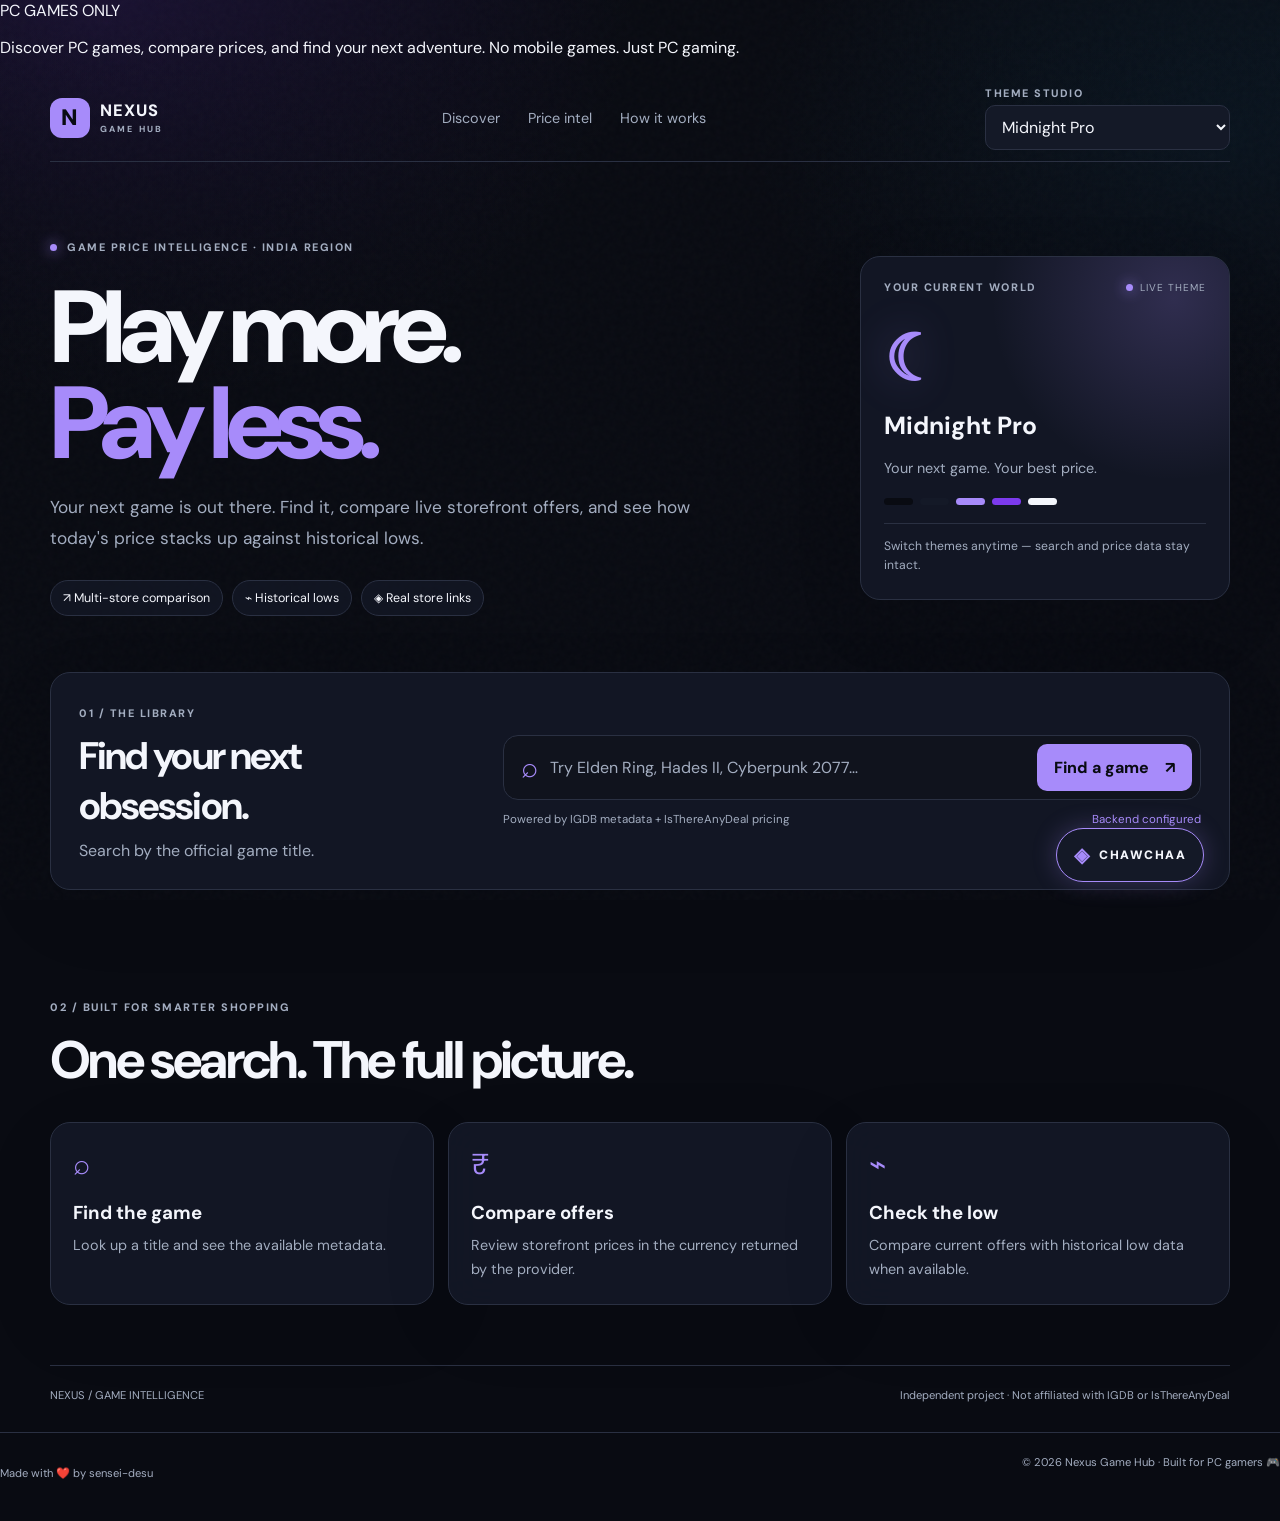
==== commit ce54ed0c: "Update index.html" ====
--- a/frontend/index.html
+++ b/frontend/index.html
@@ -11,6 +11,15 @@
   <script src="themes.js" defer></script>
   <script src="app.js" defer></script>
 </head>
+  <div class="pc-games-badge">
+    <span class="pc-dot"></span>
+    PC GAMES ONLY
+</div>
+
+<p class="pc-games-description">
+    Discover PC games, compare prices, and find your next adventure.
+    No mobile games. Just PC gaming.
+</p>
 <body data-theme="Midnight Pro">
   <div class="backdrop" aria-hidden="true"></div><div class="grain" aria-hidden="true"></div>
   <header class="nav shell">
@@ -47,4 +56,15 @@
     <form id="matrixForm" class="matrix-form"><label class="sr-only" for="matrixInput">Ask Chawchaa about a game</label><textarea id="matrixInput" rows="2" maxlength="1200" placeholder="Ask about a game…" required></textarea><button id="matrixSend" type="submit" aria-label="Send message">➤</button></form>
     <p class="matrix-footnote">Gaming topics only · Responses may contain errors</p>
   </section>
-</body></html>
+</body>
+<footer class="site-footer">
+    <p>
+        Made with ❤️ by
+        <a
+            href="https://github.com/sensei-desu"
+            target="_blank"
+            rel="noopener noreferrer"
+        >sensei-desu</a>
+    </p>
+    <span>© 2026 Nexus Game Hub · Built for PC gamers 🎮</span>
+</footer></html>
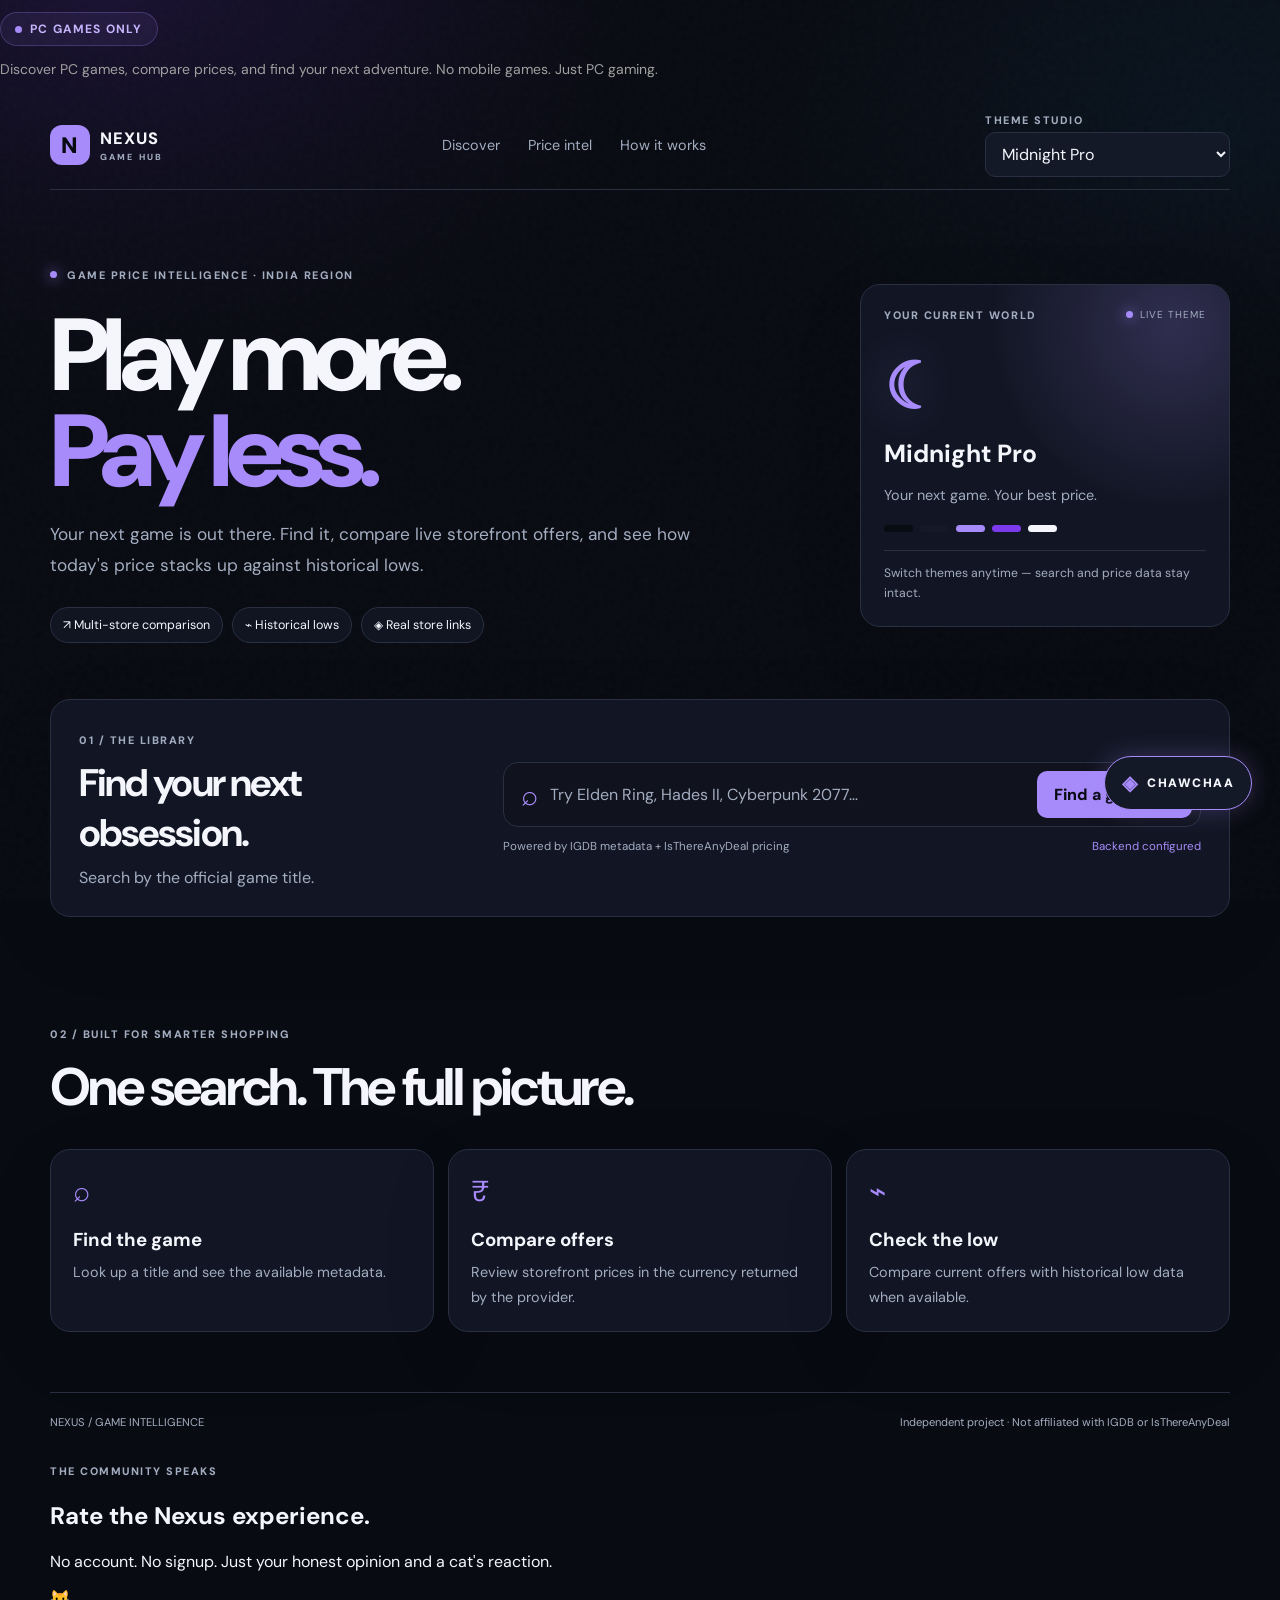
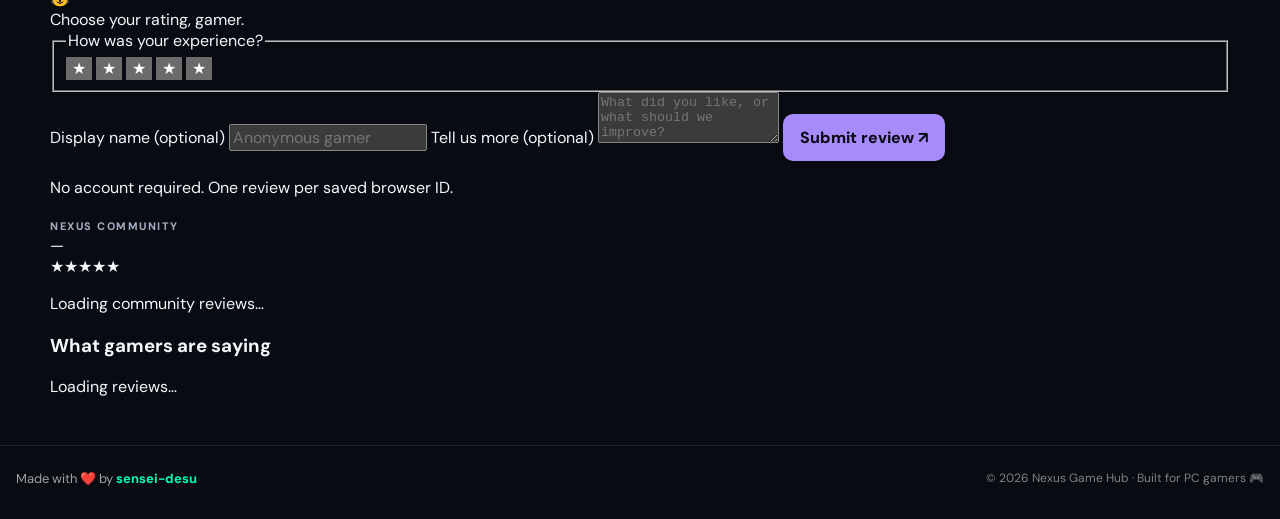
==== commit d048f991: "Update index.html" ====
--- a/frontend/index.html
+++ b/frontend/index.html
@@ -48,6 +48,79 @@
     <section id="how" class="how"><div class="section-index">02 / BUILT FOR SMARTER SHOPPING</div><h2>One search. The full picture.</h2><div class="feature-grid"><article><span>⌕</span><h3>Find the game</h3><p>Look up a title and see the available metadata.</p></article><article><span>₹</span><h3>Compare offers</h3><p>Review storefront prices in the currency returned by the provider.</p></article><article><span>⌁</span><h3>Check the low</h3><p>Compare current offers with historical low data when available.</p></article></div></section>
     <footer><span>NEXUS / GAME INTELLIGENCE</span><span>Independent project · Not affiliated with IGDB or IsThereAnyDeal</span></footer>
   </main>
+  
+<section class="review-section shell" id="websiteReviews">
+  <div class="review-heading">
+    <span class="section-index">THE COMMUNITY SPEAKS</span>
+    <h2>Rate the <span>Nexus experience.</span></h2>
+    <p>No account. No signup. Just your honest opinion and a cat's reaction.</p>
+  </div>
+
+  <div class="review-layout">
+    <article class="review-form-card">
+      <div class="review-cat-stage" aria-live="polite">
+        <div class="review-cat-emoji" id="reviewCatEmoji">😺</div>
+        <div class="review-cat-caption" id="reviewCatCaption">
+          Choose your rating, gamer.
+        </div>
+      </div>
+
+      <form id="websiteReviewForm">
+        <fieldset class="rating-field">
+          <legend>How was your experience?</legend>
+          <div class="star-picker" id="starPicker" role="group"
+               aria-label="Rate Nexus Game Hub from 1 to 5 stars">
+            <button type="button" class="rating-star" data-rating="1"
+                    aria-label="1 star">★</button>
+            <button type="button" class="rating-star" data-rating="2"
+                    aria-label="2 stars">★</button>
+            <button type="button" class="rating-star" data-rating="3"
+                    aria-label="3 stars">★</button>
+            <button type="button" class="rating-star" data-rating="4"
+                    aria-label="4 stars">★</button>
+            <button type="button" class="rating-star" data-rating="5"
+                    aria-label="5 stars">★</button>
+          </div>
+          <input type="hidden" id="reviewRating" value="0">
+        </fieldset>
+
+        <label class="review-label" for="reviewName">
+          Display name <span>(optional)</span>
+        </label>
+        <input id="reviewName" class="review-input"
+               type="text" maxlength="40" placeholder="Anonymous gamer">
+
+        <label class="review-label" for="reviewFeedback">
+          Tell us more <span>(optional)</span>
+        </label>
+        <textarea id="reviewFeedback" class="review-input"
+                  maxlength="1000" rows="3"
+                  placeholder="What did you like, or what should we improve?"></textarea>
+
+        <button class="review-submit primary" id="submitReview" type="submit">
+          Submit review ↗
+        </button>
+        <p class="review-status" id="reviewStatus" role="status"></p>
+        <p class="review-privacy">
+          No account required. One review per saved browser ID.
+        </p>
+      </form>
+    </article>
+
+    <aside class="review-community-card">
+      <span class="section-index">NEXUS COMMUNITY</span>
+      <div class="review-average" id="reviewAverage">—</div>
+      <div class="review-average-stars" aria-hidden="true">★★★★★</div>
+      <p id="reviewCount">Loading community reviews…</p>
+      <div class="review-divider"></div>
+      <h3>What gamers are saying</h3>
+      <div class="review-list" id="reviewList" aria-live="polite">
+        <p class="review-muted">Loading reviews…</p>
+      </div>
+    </aside>
+  </div>
+</section>
+
   <button id="matrixToggle" class="matrix-fab" aria-label="Open Chawchaa chat" title="Chat with Chawchaa"><span class="matrix-fab-icon">◈</span><span> CHAWCHAA</span></button>
   <section id="matrixPanel" class="matrix-panel" aria-label="Chawchaa gaming assistant" hidden>
     <header class="matrix-header"><div><span class="matrix-status-dot"></span><strong>CHAWCHAA</strong><small>Gaming intelligence · Ollama Cloud</small></div><button id="matrixClose" class="matrix-close" type="button" aria-label="Close Chawchaa">×</button></header>
--- a/frontend/styles.css
+++ b/frontend/styles.css
@@ -48,3 +48,72 @@
 .matrix-panel{position:fixed;right:20px;bottom:78px;z-index:40;width:min(410px,calc(100vw - 28px));height:min(610px,calc(100vh - 110px));display:flex;flex-direction:column;overflow:hidden;border:1px solid var(--accent);border-radius:18px;background:var(--panel);color:var(--text);box-shadow:0 20px 80px #0009,0 0 30px color-mix(in srgb,var(--accent) 17%,transparent);}
 .matrix-panel[hidden]{display:none}.matrix-header{display:flex;align-items:center;justify-content:space-between;padding:16px 18px;border-bottom:1px solid var(--line);background:color-mix(in srgb,var(--accent) 10%,var(--panel))}.matrix-header strong{letter-spacing:.16em}.matrix-header small{display:block;margin:5px 0 0 16px;color:var(--muted);font-size:.7rem}.matrix-status-dot{display:inline-block;width:7px;height:7px;margin-right:9px;border-radius:50%;background:#35f29a;box-shadow:0 0 12px #35f29a}.matrix-close{font-size:1.7rem;background:transparent;color:var(--muted);padding:0 5px}.matrix-messages{flex:1;overflow:auto;padding:15px;display:flex;flex-direction:column;gap:12px}.matrix-message{max-width:94%;padding:11px 13px;border:1px solid var(--line);border-radius:12px;background:var(--panel2);overflow-wrap:anywhere}.matrix-message p{margin:0;white-space:pre-wrap;line-height:1.6;font-size:.88rem}.matrix-message.assistant{align-self:flex-start;border-left:2px solid var(--accent)}.matrix-message.user{align-self:flex-end;background:color-mix(in srgb,var(--accent) 14%,var(--panel));border-color:color-mix(in srgb,var(--accent) 45%,var(--line))}.matrix-speaker{display:block;margin-bottom:6px;color:var(--accent);font-size:.62rem;font-weight:900;letter-spacing:.14em}.matrix-waiting p{color:var(--muted)}.matrix-prompts{display:flex;gap:7px;padding:0 14px 10px;flex-wrap:wrap}.matrix-prompts button{padding:7px 9px;border:1px solid var(--line);border-radius:999px;background:var(--panel2);color:var(--muted);font-size:.7rem}.matrix-prompts button:hover{border-color:var(--accent);color:var(--text)}.matrix-form{display:flex;align-items:end;gap:8px;padding:12px;border-top:1px solid var(--line)}.matrix-form textarea{flex:1;min-width:0;resize:vertical;max-height:110px;padding:11px;border:1px solid var(--line);border-radius:10px;background:var(--panel2);color:var(--text);font:inherit;font-size:.85rem;outline-color:var(--accent)}.matrix-form button{width:42px;height:42px;flex-shrink:0;border-radius:10px;background:var(--accent);color:var(--bg);font-size:1.1rem;font-weight:900}.matrix-form button:disabled{opacity:.5;cursor:wait}.matrix-footnote{margin:0;padding:0 14px 12px;color:var(--muted);font-size:.65rem}.sr-only{position:absolute;width:1px;height:1px;padding:0;margin:-1px;overflow:hidden;clip:rect(0,0,0,0);white-space:nowrap;border:0}
 @media(max-width:700px){.matrix-fab{right:70px;bottom:14px;padding:12px}.matrix-panel{right:10px;bottom:68px;height:min(590px,calc(100vh - 85px));}.matrix-fab span:last-child{display:none}}
+/* PC Games Only Badge — Premium Dark */
+.pc-games-badge {
+    display: inline-flex;
+    align-items: center;
+    gap: 8px;
+    margin: 12px 0;
+    padding: 8px 14px;
+    border: 1px solid rgba(167, 139, 250, 0.25);
+    border-radius: 999px;
+    background: rgba(167, 139, 250, 0.08);
+    color: #c4b5fd;
+    font-size: 12px;
+    font-weight: 700;
+    letter-spacing: 1.2px;
+}
+
+.pc-dot {
+    width: 7px;
+    height: 7px;
+    flex-shrink: 0;
+    border-radius: 50%;
+    background: #a78bfa;
+}
+
+.pc-games-description {
+    margin: 0 0 20px;
+    color: var(--text-secondary, #a0a0a0);
+    font-size: 14px;
+    line-height: 1.7;
+}
+
+/* Website Footer */
+.site-footer {
+    width: 100%;
+    box-sizing: border-box;
+    margin-top: 48px;
+    padding: 24px 16px;
+    border-top: 1px solid rgba(128, 128, 128, 0.2);
+    text-align: center;
+    color: var(--text-secondary, #a0a0a0);
+    font-size: 13px;
+}
+
+.site-footer p {
+    margin: 0 0 8px;
+}
+
+.site-footer a {
+    color: var(--accent-color, #00ffb4);
+    font-weight: 700;
+    text-decoration: none;
+    transition: opacity 0.2s ease;
+}
+
+.site-footer a:hover {
+    opacity: 0.75;
+    text-decoration: underline;
+}
+
+.site-footer span {
+    display: block;
+    font-size: 12px;
+    opacity: 0.8;
+}
+/* Reposition Chawchaa AI floating button */
+#matrixToggle {
+    right: 28px !important;
+    bottom: 90px !important;
+}
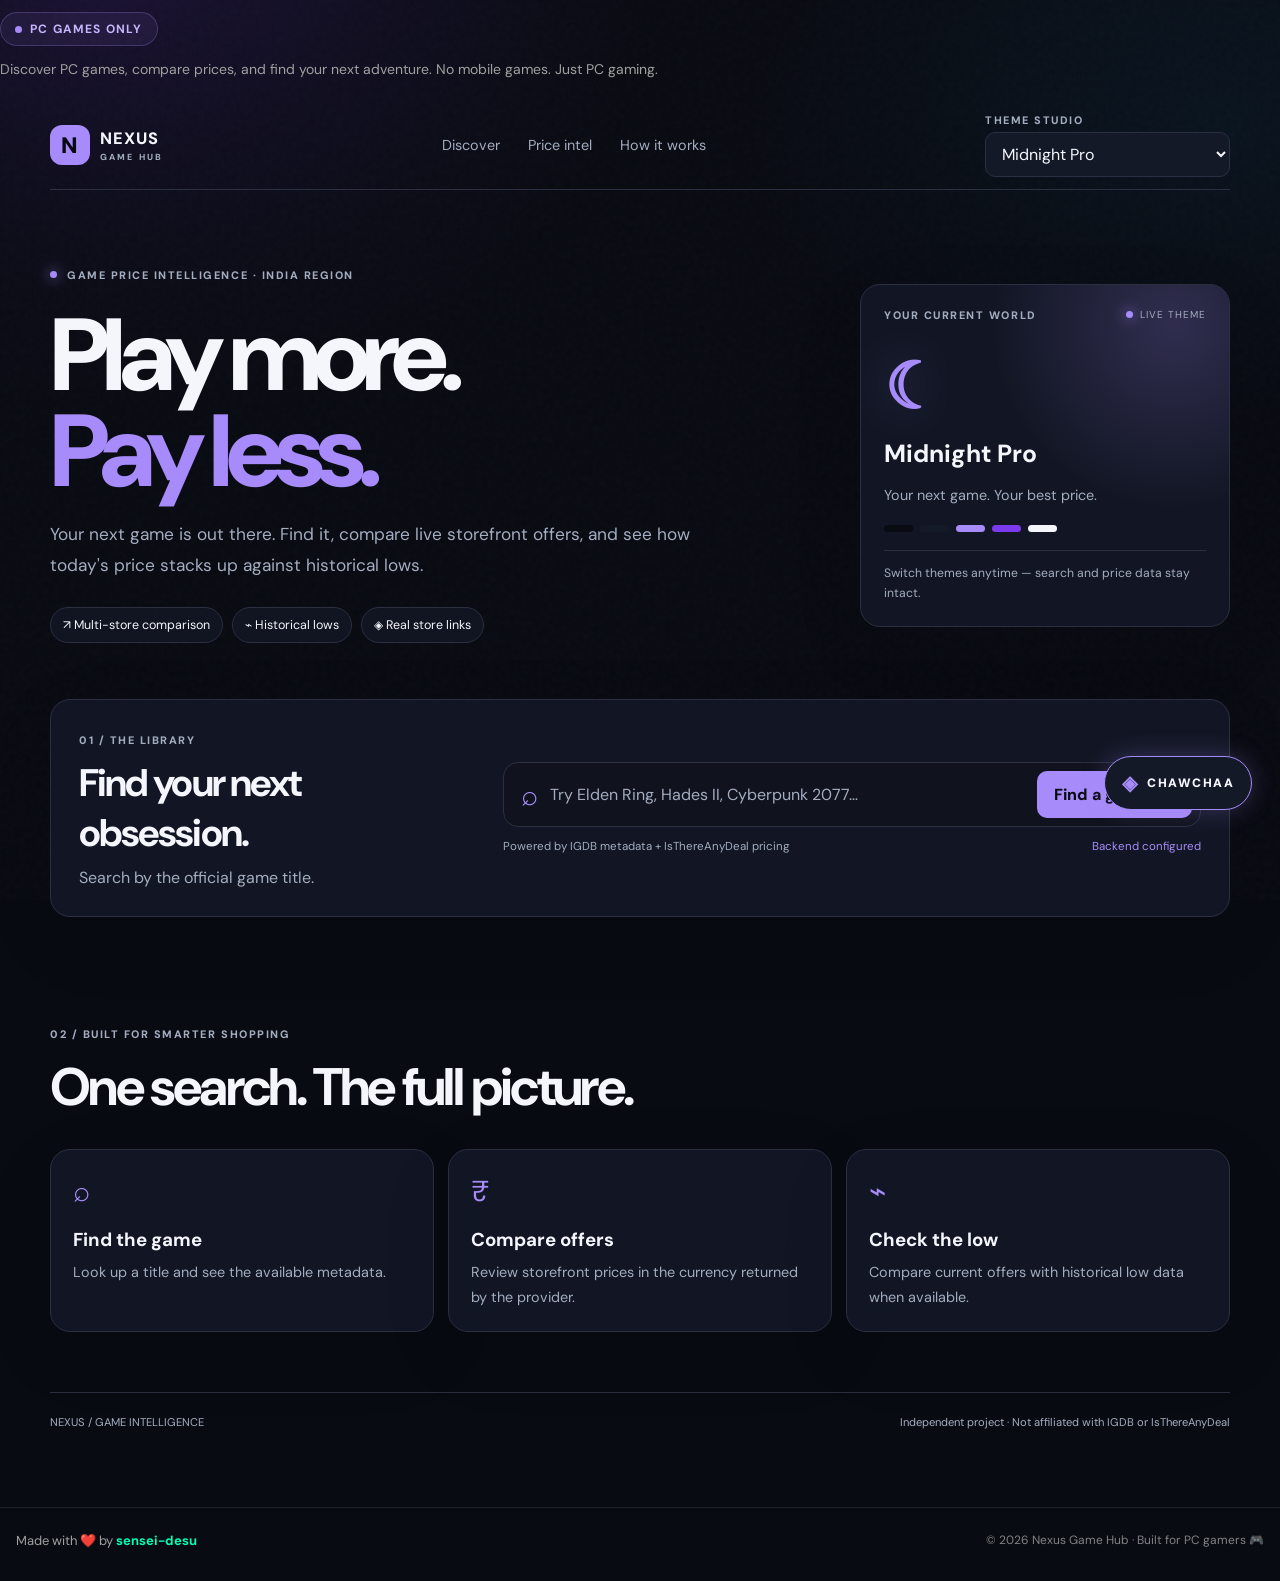
==== commit 1044328b: "Delete review section from index.html Removed the review section from the website." ====
--- a/frontend/index.html
+++ b/frontend/index.html
@@ -48,79 +48,6 @@
     <section id="how" class="how"><div class="section-index">02 / BUILT FOR SMARTER SHOPPING</div><h2>One search. The full picture.</h2><div class="feature-grid"><article><span>⌕</span><h3>Find the game</h3><p>Look up a title and see the available metadata.</p></article><article><span>₹</span><h3>Compare offers</h3><p>Review storefront prices in the currency returned by the provider.</p></article><article><span>⌁</span><h3>Check the low</h3><p>Compare current offers with historical low data when available.</p></article></div></section>
     <footer><span>NEXUS / GAME INTELLIGENCE</span><span>Independent project · Not affiliated with IGDB or IsThereAnyDeal</span></footer>
   </main>
-  
-<section class="review-section shell" id="websiteReviews">
-  <div class="review-heading">
-    <span class="section-index">THE COMMUNITY SPEAKS</span>
-    <h2>Rate the <span>Nexus experience.</span></h2>
-    <p>No account. No signup. Just your honest opinion and a cat's reaction.</p>
-  </div>
-
-  <div class="review-layout">
-    <article class="review-form-card">
-      <div class="review-cat-stage" aria-live="polite">
-        <div class="review-cat-emoji" id="reviewCatEmoji">😺</div>
-        <div class="review-cat-caption" id="reviewCatCaption">
-          Choose your rating, gamer.
-        </div>
-      </div>
-
-      <form id="websiteReviewForm">
-        <fieldset class="rating-field">
-          <legend>How was your experience?</legend>
-          <div class="star-picker" id="starPicker" role="group"
-               aria-label="Rate Nexus Game Hub from 1 to 5 stars">
-            <button type="button" class="rating-star" data-rating="1"
-                    aria-label="1 star">★</button>
-            <button type="button" class="rating-star" data-rating="2"
-                    aria-label="2 stars">★</button>
-            <button type="button" class="rating-star" data-rating="3"
-                    aria-label="3 stars">★</button>
-            <button type="button" class="rating-star" data-rating="4"
-                    aria-label="4 stars">★</button>
-            <button type="button" class="rating-star" data-rating="5"
-                    aria-label="5 stars">★</button>
-          </div>
-          <input type="hidden" id="reviewRating" value="0">
-        </fieldset>
-
-        <label class="review-label" for="reviewName">
-          Display name <span>(optional)</span>
-        </label>
-        <input id="reviewName" class="review-input"
-               type="text" maxlength="40" placeholder="Anonymous gamer">
-
-        <label class="review-label" for="reviewFeedback">
-          Tell us more <span>(optional)</span>
-        </label>
-        <textarea id="reviewFeedback" class="review-input"
-                  maxlength="1000" rows="3"
-                  placeholder="What did you like, or what should we improve?"></textarea>
-
-        <button class="review-submit primary" id="submitReview" type="submit">
-          Submit review ↗
-        </button>
-        <p class="review-status" id="reviewStatus" role="status"></p>
-        <p class="review-privacy">
-          No account required. One review per saved browser ID.
-        </p>
-      </form>
-    </article>
-
-    <aside class="review-community-card">
-      <span class="section-index">NEXUS COMMUNITY</span>
-      <div class="review-average" id="reviewAverage">—</div>
-      <div class="review-average-stars" aria-hidden="true">★★★★★</div>
-      <p id="reviewCount">Loading community reviews…</p>
-      <div class="review-divider"></div>
-      <h3>What gamers are saying</h3>
-      <div class="review-list" id="reviewList" aria-live="polite">
-        <p class="review-muted">Loading reviews…</p>
-      </div>
-    </aside>
-  </div>
-</section>
-
   <button id="matrixToggle" class="matrix-fab" aria-label="Open Chawchaa chat" title="Chat with Chawchaa"><span class="matrix-fab-icon">◈</span><span> CHAWCHAA</span></button>
   <section id="matrixPanel" class="matrix-panel" aria-label="Chawchaa gaming assistant" hidden>
     <header class="matrix-header"><div><span class="matrix-status-dot"></span><strong>CHAWCHAA</strong><small>Gaming intelligence · Ollama Cloud</small></div><button id="matrixClose" class="matrix-close" type="button" aria-label="Close Chawchaa">×</button></header>
--- a/frontend/styles.css
+++ b/frontend/styles.css
@@ -117,3 +117,256 @@
     right: 28px !important;
     bottom: 90px !important;
 }
+
+/* Nexus Game Hub — community reviews */
+.review-section {
+  padding-top: 68px;
+  padding-bottom: 55px;
+}
+
+.review-heading {
+  max-width: 700px;
+  margin-bottom: 28px;
+}
+
+.review-heading h2 {
+  margin: 10px 0;
+  font-size: clamp(2rem, 5vw, 3.2rem);
+  letter-spacing: -.06em;
+}
+
+.review-heading h2 span {
+  color: var(--accent);
+}
+
+.review-heading p,
+.review-muted {
+  color: var(--muted);
+  line-height: 1.7;
+}
+
+.review-layout {
+  display: grid;
+  grid-template-columns: minmax(0, 1fr) minmax(0, 1fr);
+  gap: 18px;
+  align-items: start;
+}
+
+.review-form-card,
+.review-community-card {
+  min-width: 0;
+  padding: 24px;
+  border: 1px solid var(--line);
+  border-radius: var(--radius);
+  background: color-mix(in srgb, var(--panel) 92%, transparent);
+  box-shadow: 0 22px 70px #00000015;
+}
+
+.review-cat-stage {
+  min-height: 155px;
+  display: grid;
+  place-content: center;
+  justify-items: center;
+  gap: 8px;
+  margin-bottom: 22px;
+  padding: 18px;
+  border: 1px solid var(--line);
+  border-radius: 16px;
+  background: radial-gradient(
+    circle at 50% 35%,
+    color-mix(in srgb, var(--accent) 20%, transparent),
+    var(--panel2) 75%
+  );
+  text-align: center;
+}
+
+.review-cat-emoji {
+  font-size: 4.5rem;
+  line-height: 1.1;
+  transition: transform .2s ease;
+}
+
+.review-cat-stage.is-reacting .review-cat-emoji {
+  transform: scale(1.12) rotate(-4deg);
+}
+
+.review-cat-caption {
+  color: var(--muted);
+  font-size: .85rem;
+  font-weight: 700;
+}
+
+.rating-field {
+  min-width: 0;
+  padding: 0;
+  border: 0;
+}
+
+.rating-field legend,
+.review-label {
+  display: block;
+  margin-bottom: 10px;
+  font-size: .86rem;
+  font-weight: 800;
+}
+
+.star-picker {
+  display: flex;
+  gap: 7px;
+  margin-bottom: 22px;
+}
+
+.rating-star {
+  padding: 0 2px;
+  background: transparent;
+  color: var(--line);
+  font-size: clamp(2rem, 5vw, 2.65rem);
+  line-height: 1.2;
+  transition: color .15s ease, transform .15s ease;
+}
+
+.rating-star:hover {
+  transform: translateY(-3px) scale(1.08);
+}
+
+.rating-star.is-active,
+.rating-star.is-preview {
+  color: #fbbf24;
+  text-shadow: 0 0 18px #fbbf2440;
+}
+
+.review-label {
+  margin-top: 17px;
+}
+
+.review-label span {
+  color: var(--muted);
+  font-weight: 400;
+}
+
+.review-input {
+  display: block;
+  width: 100%;
+  padding: 12px 13px;
+  border: 1px solid var(--line);
+  border-radius: 11px;
+  outline-color: var(--accent);
+  background: var(--panel2);
+  color: var(--text);
+  font: inherit;
+  font-size: .9rem;
+}
+
+textarea.review-input {
+  resize: vertical;
+  line-height: 1.6;
+}
+
+.review-submit {
+  width: 100%;
+  margin-top: 20px;
+}
+
+.review-submit:disabled {
+  opacity: .6;
+  cursor: wait;
+}
+
+.review-status {
+  min-height: 1.2em;
+  color: var(--accent);
+  font-size: .84rem;
+  line-height: 1.5;
+}
+
+.review-status.is-error {
+  color: #f87171;
+}
+
+.review-privacy {
+  margin-bottom: 0;
+  color: var(--muted);
+  font-size: .72rem;
+  line-height: 1.6;
+}
+
+.review-average {
+  margin-top: 20px;
+  font-size: 3.5rem;
+  font-weight: 900;
+  letter-spacing: -.06em;
+}
+
+.review-average-stars {
+  color: #fbbf24;
+  letter-spacing: .12em;
+}
+
+.review-community-card > p {
+  color: var(--muted);
+  font-size: .85rem;
+}
+
+.review-divider {
+  height: 1px;
+  margin: 22px 0;
+  background: var(--line);
+}
+
+.review-community-card h3 {
+  margin-bottom: 18px;
+}
+
+.review-list {
+  display: grid;
+  gap: 12px;
+}
+
+.review-item {
+  padding: 15px;
+  border: 1px solid var(--line);
+  border-radius: 12px;
+  background: var(--panel2);
+  overflow-wrap: anywhere;
+}
+
+.review-item-top {
+  display: flex;
+  align-items: center;
+  justify-content: space-between;
+  gap: 10px;
+}
+
+.review-item-name {
+  font-size: .85rem;
+  font-weight: 800;
+}
+
+.review-item-stars {
+  color: #fbbf24;
+  white-space: nowrap;
+}
+
+.review-item-category,
+.review-item-date {
+  color: var(--muted);
+  font-size: .72rem;
+}
+
+.review-item-feedback {
+  margin-bottom: 0;
+  font-size: .88rem;
+  line-height: 1.7;
+  white-space: pre-wrap;
+}
+
+@media (max-width: 760px) {
+  .review-layout {
+    grid-template-columns: 1fr;
+  }
+
+  .review-form-card,
+  .review-community-card {
+    padding: 18px;
+  }
+}
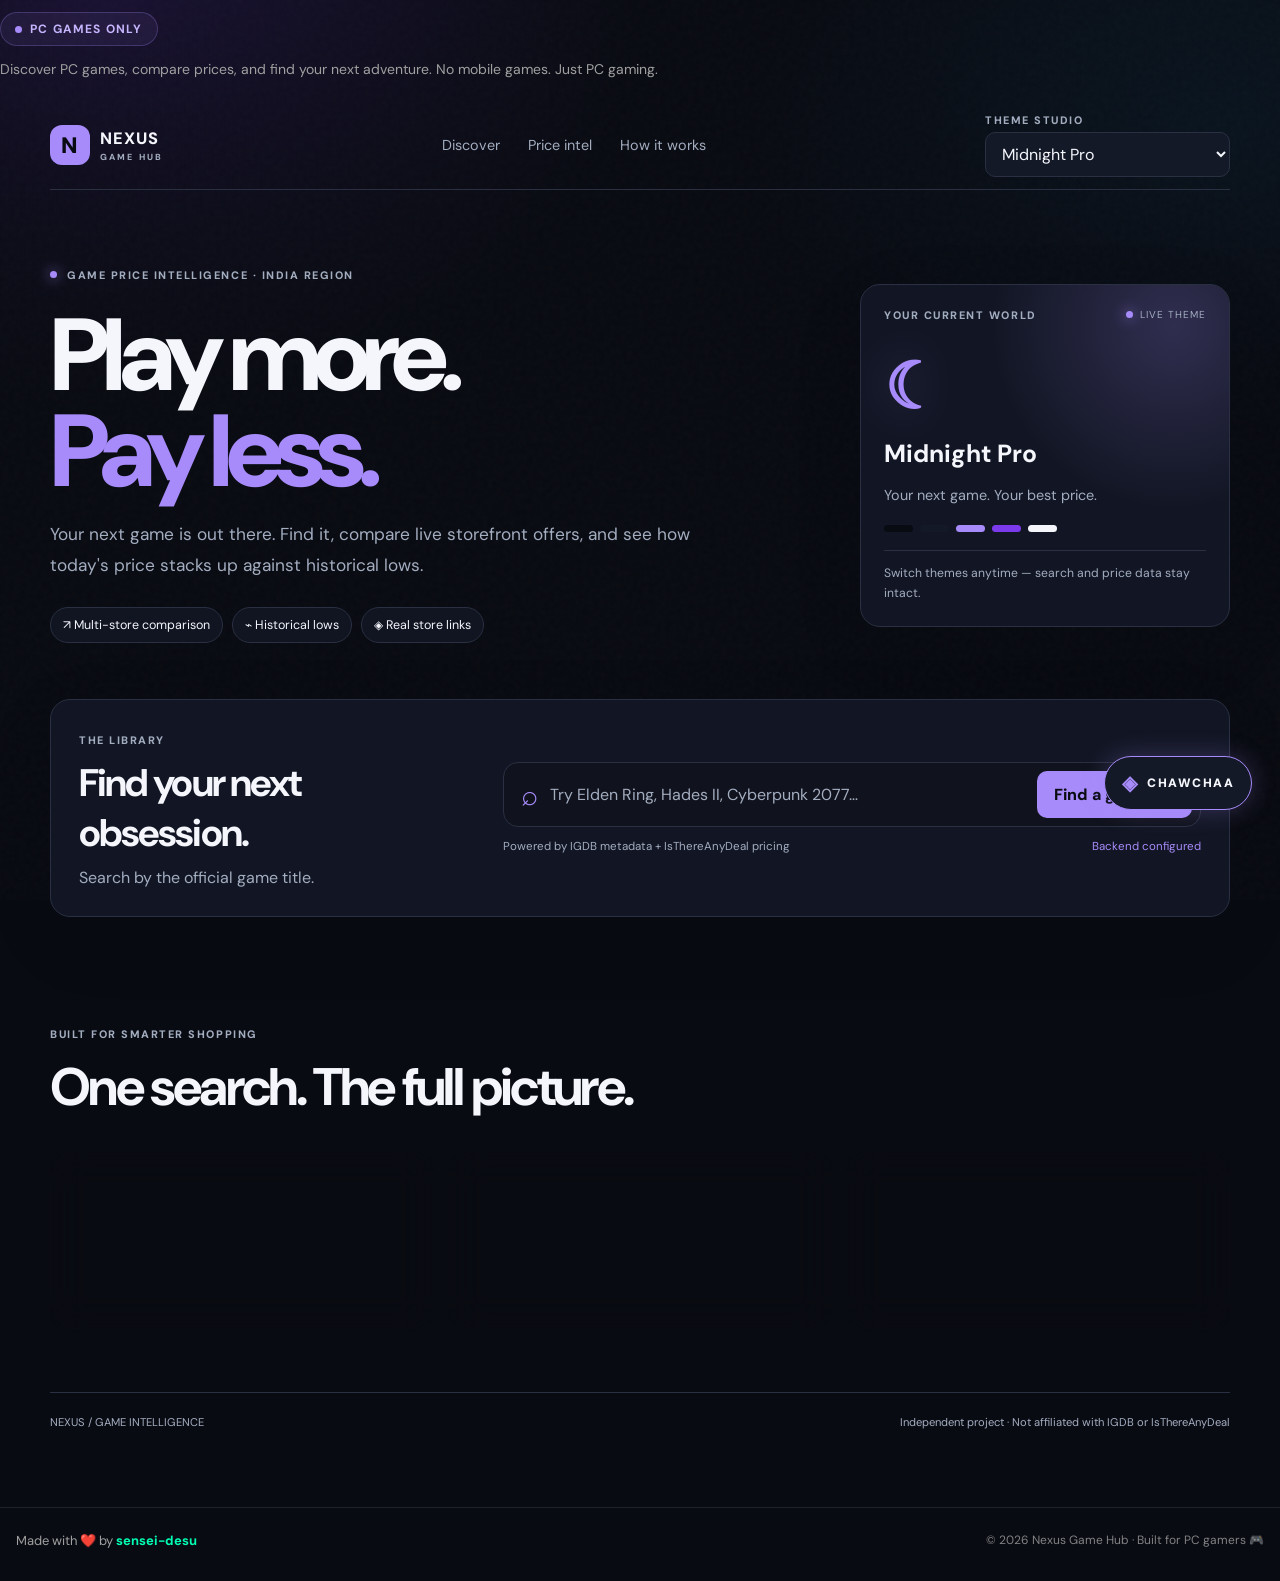
==== commit 3733e9a8: "Update section index labels in index.html" ====
--- a/frontend/index.html
+++ b/frontend/index.html
@@ -36,7 +36,7 @@
       </div>
       <aside class="theme-card"><div class="theme-card-top"><span class="tiny-label">YOUR CURRENT WORLD</span><span class="live-tag"><i></i> LIVE THEME</span></div><div class="theme-symbol" id="themeSymbol">✦</div><h2 id="themeTitle">Midnight Pro</h2><p id="themeTagline">Your next game. Your best price.</p><div class="palette" id="palette"></div><p class="theme-hint">Switch themes anytime — search and price data stay intact.</p></aside>
     </section>
-    <section class="search-panel" aria-label="Search games"><div class="search-intro"><span class="section-index">01 / THE LIBRARY</span><h2>Find your next obsession.</h2><p>Search by the official game title.</p></div>
+    <section class="search-panel" aria-label="Search games"><div class="search-intro"><span class="section-index">THE LIBRARY</span><h2>Find your next obsession.</h2><p>Search by the official game title.</p></div>
       <form id="searchForm"><label class="searchbox"><span>⌕</span><input id="gameQuery" name="game" placeholder="Try Elden Ring, Hades II, Cyberpunk 2077…" autocomplete="off" required><button type="submit" id="searchButton">Find a game <b>↗</b></button></label><div class="search-foot"><span>Powered by IGDB metadata + IsThereAnyDeal pricing</span><span id="apiStatus" class="api-status">API not checked</span></div></form>
     </section>
     <section id="searchHistory" class="search-history" aria-label="Recent game searches" hidden>
@@ -45,7 +45,7 @@
     </section>
     <div id="notice" class="notice" role="status" hidden></div>
     <section id="results" class="results" aria-live="polite"></section>
-    <section id="how" class="how"><div class="section-index">02 / BUILT FOR SMARTER SHOPPING</div><h2>One search. The full picture.</h2><div class="feature-grid"><article><span>⌕</span><h3>Find the game</h3><p>Look up a title and see the available metadata.</p></article><article><span>₹</span><h3>Compare offers</h3><p>Review storefront prices in the currency returned by the provider.</p></article><article><span>⌁</span><h3>Check the low</h3><p>Compare current offers with historical low data when available.</p></article></div></section>
+    <section id="how" class="how"><div class="section-index">BUILT FOR SMARTER SHOPPING</div><h2>One search. The full picture.</h2><div class="feature-grid"><article><span>⌕</span><h3>Find the game</h3><p>Look up a title and see the available metadata.</p></article><article><span>₹</span><h3>Compare offers</h3><p>Review storefront prices in the currency returned by the provider.</p></article><article><span>⌁</span><h3>Check the low</h3><p>Compare current offers with historical low data when available.</p></article></div></section>
     <footer><span>NEXUS / GAME INTELLIGENCE</span><span>Independent project · Not affiliated with IGDB or IsThereAnyDeal</span></footer>
   </main>
   <button id="matrixToggle" class="matrix-fab" aria-label="Open Chawchaa chat" title="Chat with Chawchaa"><span class="matrix-fab-icon">◈</span><span> CHAWCHAA</span></button>
--- a/frontend/styles.css
+++ b/frontend/styles.css
@@ -118,255 +118,31 @@
     bottom: 90px !important;
 }
 
-/* Nexus Game Hub — community reviews */
-.review-section {
-  padding-top: 68px;
-  padding-bottom: 55px;
-}
-
-.review-heading {
-  max-width: 700px;
-  margin-bottom: 28px;
-}
-
-.review-heading h2 {
-  margin: 10px 0;
-  font-size: clamp(2rem, 5vw, 3.2rem);
-  letter-spacing: -.06em;
-}
-
-.review-heading h2 span {
-  color: var(--accent);
-}
-
-.review-heading p,
-.review-muted {
-  color: var(--muted);
-  line-height: 1.7;
-}
-
-.review-layout {
+/* PC system requirements: side-by-side layout */
+.requirements-grid {
   display: grid;
-  grid-template-columns: minmax(0, 1fr) minmax(0, 1fr);
-  gap: 18px;
+  grid-template-columns: repeat(2, minmax(0, 1fr));
+  gap: 16px;
   align-items: start;
 }
 
-.review-form-card,
-.review-community-card {
-  min-width: 0;
-  padding: 24px;
-  border: 1px solid var(--line);
-  border-radius: var(--radius);
-  background: color-mix(in srgb, var(--panel) 92%, transparent);
-  box-shadow: 0 22px 70px #00000015;
+.requirements-grid > h3 {
+  grid-column: 1 / -1;
+  margin: 0;
 }
 
-.review-cat-stage {
-  min-height: 155px;
-  display: grid;
-  place-content: center;
-  justify-items: center;
-  gap: 8px;
-  margin-bottom: 22px;
-  padding: 18px;
-  border: 1px solid var(--line);
-  border-radius: 16px;
-  background: radial-gradient(
-    circle at 50% 35%,
-    color-mix(in srgb, var(--accent) 20%, transparent),
-    var(--panel2) 75%
-  );
-  text-align: center;
+.requirements-grid .requirements-card {
+  margin-top: 0;
+  min-width: 0;
 }
 
-.review-cat-emoji {
-  font-size: 4.5rem;
-  line-height: 1.1;
-  transition: transform .2s ease;
-}
-
-.review-cat-stage.is-reacting .review-cat-emoji {
-  transform: scale(1.12) rotate(-4deg);
-}
-
-.review-cat-caption {
-  color: var(--muted);
-  font-size: .85rem;
-  font-weight: 700;
-}
-
-.rating-field {
-  min-width: 0;
-  padding: 0;
-  border: 0;
-}
-
-.rating-field legend,
-.review-label {
-  display: block;
-  margin-bottom: 10px;
-  font-size: .86rem;
-  font-weight: 800;
-}
-
-.star-picker {
-  display: flex;
-  gap: 7px;
-  margin-bottom: 22px;
-}
-
-.rating-star {
-  padding: 0 2px;
-  background: transparent;
-  color: var(--line);
-  font-size: clamp(2rem, 5vw, 2.65rem);
-  line-height: 1.2;
-  transition: color .15s ease, transform .15s ease;
-}
-
-.rating-star:hover {
-  transform: translateY(-3px) scale(1.08);
-}
-
-.rating-star.is-active,
-.rating-star.is-preview {
-  color: #fbbf24;
-  text-shadow: 0 0 18px #fbbf2440;
-}
-
-.review-label {
-  margin-top: 17px;
-}
-
-.review-label span {
-  color: var(--muted);
-  font-weight: 400;
-}
-
-.review-input {
-  display: block;
-  width: 100%;
-  padding: 12px 13px;
-  border: 1px solid var(--line);
-  border-radius: 11px;
-  outline-color: var(--accent);
-  background: var(--panel2);
-  color: var(--text);
-  font: inherit;
-  font-size: .9rem;
-}
-
-textarea.review-input {
-  resize: vertical;
-  line-height: 1.6;
-}
-
-.review-submit {
-  width: 100%;
-  margin-top: 20px;
-}
-
-.review-submit:disabled {
-  opacity: .6;
-  cursor: wait;
-}
-
-.review-status {
-  min-height: 1.2em;
-  color: var(--accent);
-  font-size: .84rem;
-  line-height: 1.5;
-}
-
-.review-status.is-error {
-  color: #f87171;
-}
-
-.review-privacy {
-  margin-bottom: 0;
-  color: var(--muted);
-  font-size: .72rem;
-  line-height: 1.6;
-}
-
-.review-average {
-  margin-top: 20px;
-  font-size: 3.5rem;
-  font-weight: 900;
-  letter-spacing: -.06em;
-}
-
-.review-average-stars {
-  color: #fbbf24;
-  letter-spacing: .12em;
-}
-
-.review-community-card > p {
-  color: var(--muted);
-  font-size: .85rem;
-}
-
-.review-divider {
-  height: 1px;
-  margin: 22px 0;
-  background: var(--line);
-}
-
-.review-community-card h3 {
-  margin-bottom: 18px;
-}
-
-.review-list {
-  display: grid;
-  gap: 12px;
-}
-
-.review-item {
-  padding: 15px;
-  border: 1px solid var(--line);
-  border-radius: 12px;
-  background: var(--panel2);
-  overflow-wrap: anywhere;
-}
-
-.review-item-top {
-  display: flex;
-  align-items: center;
-  justify-content: space-between;
-  gap: 10px;
-}
-
-.review-item-name {
-  font-size: .85rem;
-  font-weight: 800;
-}
-
-.review-item-stars {
-  color: #fbbf24;
-  white-space: nowrap;
-}
-
-.review-item-category,
-.review-item-date {
-  color: var(--muted);
-  font-size: .72rem;
-}
-
-.review-item-feedback {
-  margin-bottom: 0;
-  font-size: .88rem;
-  line-height: 1.7;
-  white-space: pre-wrap;
-}
-
-@media (max-width: 760px) {
-  .review-layout {
+/* Stack the cards on smaller screens */
+@media (max-width: 700px) {
+  .requirements-grid {
     grid-template-columns: 1fr;
   }
 
-  .review-form-card,
-  .review-community-card {
-    padding: 18px;
+  .requirements-grid > h3 {
+    grid-column: auto;
   }
 }
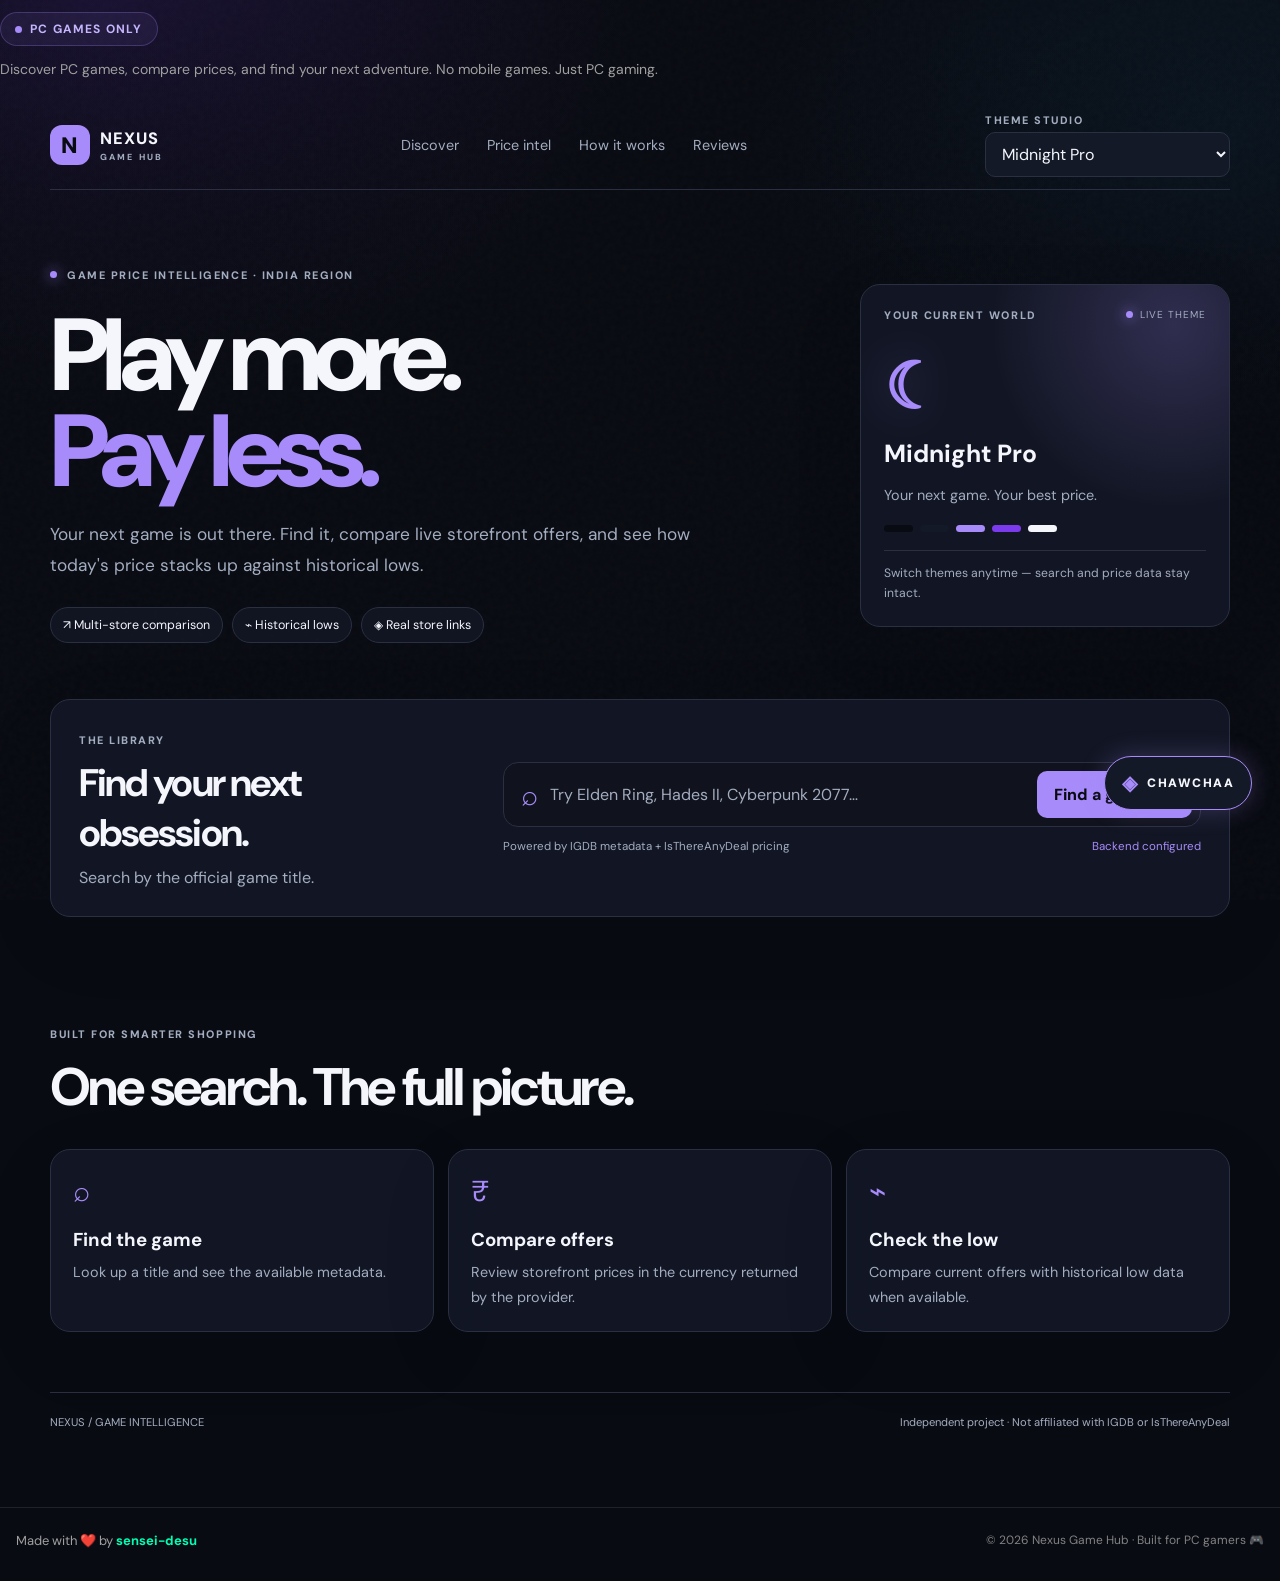
==== commit a31c6990: "Update index.html" ====
--- a/frontend/index.html
+++ b/frontend/index.html
@@ -24,7 +24,7 @@
   <div class="backdrop" aria-hidden="true"></div><div class="grain" aria-hidden="true"></div>
   <header class="nav shell">
     <a class="brand" href="#top" aria-label="Nexus Game Hub home"><span class="brand-mark">N</span><span>NEXUS<small>GAME HUB</small></span></a>
-    <nav><a href="#top">Discover</a><a href="#results">Price intel</a><a href="#how">How it works</a></nav>
+    <nav><a href="#top">Discover</a><a href="#results">Price intel</a><a href="#how">How it works</a><a href="reviews.html">Reviews</a></nav>
     <label class="theme-picker"><span>THEME STUDIO</span><select id="themeSelect" aria-label="Choose a theme"></select></label>
   </header>
   <main id="top" class="shell">
